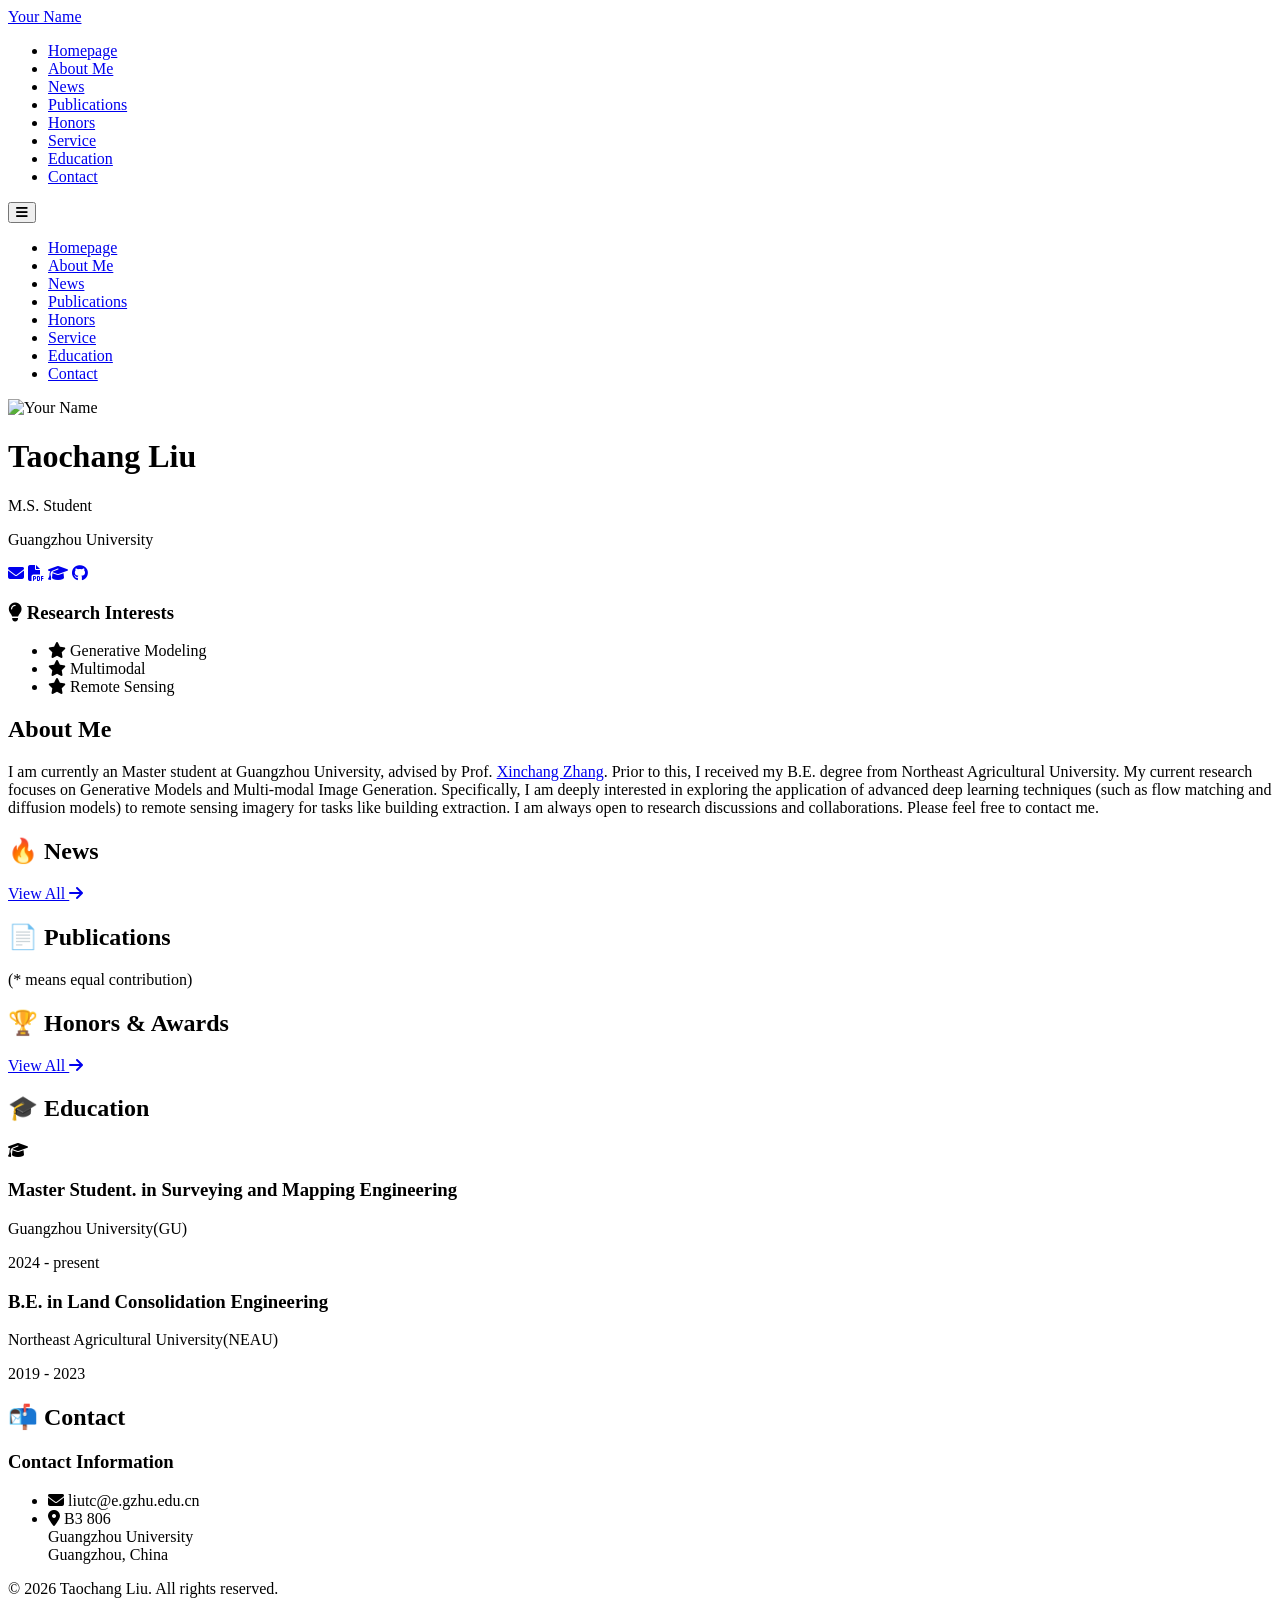
==== index.html @ 2f0287e3 "111" ====
<!DOCTYPE html>
<html lang="en" class="scroll-smooth">
<head>
    <meta charset="UTF-8">
    <meta name="viewport" content="width=device-width, initial-scale=1.0">
    <title>Your Name - Academic Homepage</title>
    <link rel="preconnect" href="https://fonts.googleapis.com">
    <link rel="preconnect" href="https://fonts.gstatic.com" crossorigin>
    <link href="https://fonts.googleapis.com/css2?family=Crimson+Text:ital,wght@0,400;0,600;0,700;1,400&family=Inter:wght@300;400;500;600;700&display=swap" rel="stylesheet">
    <link rel="stylesheet" href="styles.css">
    <link rel="stylesheet" href="https://cdnjs.cloudflare.com/ajax/libs/font-awesome/6.4.0/css/all.min.css">
    <script src="https://cdn.tailwindcss.com"></script>
    <script>
      tailwind.config = {
        theme: {
          extend: {
            colors: {
              background: '#fefffe',
              foreground: '#0f172a',
              primary: '#1e293b',
              accent: '#d4a562',
              'accent-dark': '#b88a4d',
              muted: '#64748b',
            },
            fontFamily: {
              sans: ['Inter', 'sans-serif'],
              serif: ['Crimson Text', 'serif'],
            }
          }
        }
      }
    </script>
</head>
<body class="bg-background text-foreground antialiased font-sans">
    <!-- Top Navigation -->
    <nav class="top-nav glass fixed top-0 left-0 right-0 z-50 transition-all duration-300">
        <div class="max-w-7xl mx-auto px-4 sm:px-6 lg:px-8">
            <div class="flex justify-between items-center h-16 lg:h-20">
                <!-- Logo/Name -->
                <div class="flex-shrink-0">
                    <a href="#" class="text-xl lg:text-2xl font-serif font-semibold text-primary hover:text-accent transition-colors duration-200">
                        Your Name
                    </a>
                </div>

                <!-- Desktop Navigation -->
                <div class="hidden lg:block">
                    <div class="ml-10 flex items-center space-x-8">
                        <ul class="nav-links flex space-x-8">
                            <li><a href="#homepage" class="nav-item">Homepage</a></li>
                            <li><a href="#about" class="nav-item">About Me</a></li>
                            <li><a href="#latest-news" class="nav-item">News</a></li>
                            <li><a href="#publications" class="nav-item">Publications</a></li>
                            <li><a href="#honors" class="nav-item">Honors</a></li>
                            <li><a href="#services" class="nav-item">Service</a></li>
                            <li><a href="#educations" class="nav-item">Education</a></li>
                            <li><a href="#contact" class="nav-item">Contact</a></li>
                        </ul>
                    </div>
                </div>

                <!-- Mobile Menu Button -->
                <div class="lg:hidden flex items-center">
                    <button class="mobile-menu-btn p-2 rounded-md text-neutral-600 hover:text-primary">
                        <i class="fas fa-bars"></i>
                    </button>
                </div>
            </div>
            
            <!-- Mobile Menu -->
            <div class="mobile-menu hidden lg:hidden absolute top-16 left-0 w-full bg-white/95 backdrop-blur-md border-b border-neutral-200 shadow-lg" id="mobile-menu">
                <ul class="flex flex-col py-4 px-4 space-y-4">
                    <li><a href="#homepage" class="mobile-nav-item block text-neutral-600 hover:text-primary font-medium">Homepage</a></li>
                    <li><a href="#about" class="mobile-nav-item block text-neutral-600 hover:text-primary font-medium">About Me</a></li>
                    <li><a href="#latest-news" class="mobile-nav-item block text-neutral-600 hover:text-primary font-medium">News</a></li>
                    <li><a href="#publications" class="mobile-nav-item block text-neutral-600 hover:text-primary font-medium">Publications</a></li>
                    <li><a href="#honors" class="mobile-nav-item block text-neutral-600 hover:text-primary font-medium">Honors</a></li>
                    <li><a href="#services" class="mobile-nav-item block text-neutral-600 hover:text-primary font-medium">Service</a></li>
                    <li><a href="#educations" class="mobile-nav-item block text-neutral-600 hover:text-primary font-medium">Education</a></li>
                    <li><a href="#contact" class="mobile-nav-item block text-neutral-600 hover:text-primary font-medium">Contact</a></li>
                </ul>
            </div>
        </div>
    </nav>

    <!-- Main Content Grid -->
    <main class="min-h-screen pt-20 lg:pt-28 pb-12">
        <div class="w-full max-w-[1380px] mx-auto px-4 sm:px-6 lg:px-8">
            <div class="grid-layout">
                
                <!-- Left Column - Profile (Sticky) -->
                <div class="profile-column">
                    <div class="profile-card sticky top-24">
                        <!-- Profile Image -->
                        <div class="profile-image-container mb-6 mx-auto max-w-[180px]">
                            <img src="assets/profile.jpg" id="profile-img" alt="Your Name" class="w-full h-auto rounded-xl shadow-sm bg-gray-200">
                        </div>

                        <!-- Name and Title -->
                        <div class="text-center mb-6">
                            <h1 class="text-3xl font-serif font-bold text-primary mb-2">Taochang Liu</h1>
                            <p class="text-lg text-accent font-medium mb-1">M.S. Student</p>
                            <p class="text-neutral-600 mb-2">Guangzhou University</p>
                        </div>

                        <!-- Contact Links -->
                        <div class="social-links flex flex-wrap justify-center gap-3 mb-6">
                            <a href="liutc@e.gzhu.edu.cn" class="social-btn" title="Email"><i class="fas fa-envelope"></i></a>
                            <a href="#" target="_blank" class="social-btn" title="CV"><i class="fas fa-file-pdf"></i></a>
                            <a href="#" target="_blank" class="social-btn" title="Google Scholar"><i class="fas fa-graduation-cap"></i></a>
                            <a href="#" target="_blank" class="social-btn" title="GitHub"><i class="fab fa-github"></i></a>
                        </div>
                        
                        <!-- Research Interests -->
                         <div class="research-interests-card bg-neutral-100 rounded-xl p-5 mb-6">
                            <h3 class="font-serif font-bold text-lg text-primary mb-4 pb-2 border-b border-neutral-200 flex items-center">
                                <i class="fas fa-lightbulb text-accent mr-2 text-base"></i> Research Interests
                            </h3>
                            <ul class="space-y-3">
                                <li class="flex items-center text-neutral-700 hover:text-primary transition-colors">
                                    <i class="fas fa-star text-accent/80 mr-3 w-5 text-center text-sm"></i>
                                    <span class="text-sm font-medium">Generative Modeling</span>
                                </li>
                                <li class="flex items-center text-neutral-700 hover:text-primary transition-colors">
                                    <i class="fas fa-star text-accent/80 mr-3 w-5 text-center text-sm"></i>
                                    <span class="text-sm font-medium">Multimodal</span>
                                </li>
                                <li class="flex items-center text-neutral-700 hover:text-primary transition-colors">
                                    <i class="fas fa-star text-accent/80 mr-3 w-5 text-center text-sm"></i>
                                    <span class="text-sm font-medium">Remote Sensing</span>
                                </li>
                            </ul>
                        </div>

                    </div>
                </div>

                <!-- Right Column - Content -->
                <div class="content-column space-y-12">
                    
                    <!-- About Section -->
                    <section id="homepage" class="scroll-mt-24">
                        <span id="about"></span> <!-- Anchor for About link -->
                        <div class="section-header mb-6">
                            <h2 class="text-3xl font-serif font-bold text-primary">About Me</h2>
                        </div>
                        <div class="prose max-w-none text-neutral-600 text-justify formal-font">
                            <p class="mb-4">I am currently an Master student at Guangzhou University, advised by Prof. <a href="http://www.sysuzxc.site">Xinchang Zhang</a>. Prior to this, I received my B.E. degree from Northeast Agricultural University.

My current research focuses on Generative Models and Multi-modal Image Generation. Specifically, I am deeply interested in exploring the application of advanced deep learning techniques (such as flow matching and diffusion models) to remote sensing imagery for tasks like building extraction.

I am always open to research discussions and collaborations. Please feel free to contact me.</p>
                            
                            </div>
                        </div>
                    </section>

                    <!-- News Section -->
                    <section id="latest-news" class="scroll-mt-24">
                        <div class="section-header mb-6 flex justify-between items-center">
                            <h2 class="text-3xl font-serif font-bold text-primary">🔥 News</h2>
                            <a href="pages/all-news.html" class="text-sm font-medium text-accent hover:text-accent-dark transition-colors">View All <i class="fas fa-arrow-right ml-1"></i></a>
                        </div>
                        <div id="news-container" class="news-list space-y-4">
                            <!-- Dynamic Content loaded from data/news.json -->
                        </div>
                    </section>

                    <!-- Publications Section -->
                    <section id="publications" class="scroll-mt-24">
                        <div class="section-header mb-6">
                            <h2 class="text-3xl font-serif font-bold text-primary">📄 Publications</h2>
                            <p class="text-sm text-neutral-500 mt-1">(* means equal contribution)</p>
                        </div>
                        
                        <div class="publications-list space-y-6">
                            <!-- Dynamic Content loaded from data/publications.json -->
                        </div>
                    </section>

                    <!-- Honors Section -->
                    <section id="honors" class="scroll-mt-24">
                        <div class="section-header mb-6 flex justify-between items-center">
                            <h2 class="text-3xl font-serif font-bold text-primary">🏆 Honors & Awards</h2>
                            <a href="pages/all-honors.html" class="text-sm font-medium text-accent hover:text-accent-dark transition-colors">View All <i class="fas fa-arrow-right ml-1"></i></a>
                        </div>
                        <div id="honors-container" class="honors-list space-y-4">
                            <!-- Dynamic Content loaded from data/honors.json -->
                        </div>
                    </section>

                    <!-- Education Section -->
                    <section id="educations" class="scroll-mt-24">
                         <div class="section-header mb-6">
                            <h2 class="text-3xl font-serif font-bold text-primary">🎓 Education</h2>
                        </div>
                        <div class="timeline space-y-6">
                            <!-- Example Education Item -->
                            <div class="timeline-item flex gap-4">
                                <div class="school-logo-container w-16 h-16 flex-shrink-0 bg-white rounded-lg shadow-sm p-2 flex items-center justify-center border border-neutral-100">
                                     <i class="fas fa-graduation-cap text-3xl text-neutral-300"></i>
                                </div>
                                <div class="timeline-content">
                                    <h3 class="font-semibold text-primary">Master Student. in  Surveying and Mapping Engineering</h3>
                                    <p class="text-sm text-accent font-medium">Guangzhou University(GU)</p>
                                    <p class="text-sm text-neutral-500">2024 - present</p>

                                    <h3 class="font-semibold text-primary">B.E. in Land Consolidation Engineering</h3>
                                    <p class="text-sm text-accent font-medium">Northeast Agricultural University(NEAU)</p>
                                    <p class="text-sm text-neutral-500">2019 - 2023</p>

                                </div>
                            </div>
                        </div>
                    </section>

                    <!-- Contact Section -->
                    <section id="contact" class="scroll-mt-24 mb-12">
                         <div class="section-header mb-6">
                            <h2 class="text-3xl font-serif font-bold text-primary">📬 Contact</h2>
                        </div>
                         <div class="contact-card bg-neutral-50 rounded-xl p-6 border border-neutral-100">
                            <div class="grid md:grid-cols-2 gap-6">
                                <div>
                                    <h3 class="font-serif font-bold text-lg text-primary mb-3">Contact Information</h3>
                                    <ul class="space-y-3 text-neutral-600">
                                        <li class="flex items-start">
                                            <i class="fas fa-envelope mt-1 w-5 text-accent"></i>
                                            <span class="ml-2">liutc@e.gzhu.edu.cn</span>
                                        </li>
                                        <li class="flex items-start">
                                            <i class="fas fa-map-marker-alt mt-1 w-5 text-accent"></i>
                                            <span class="ml-2">B3 806<br>Guangzhou University<br>Guangzhou, China</span>
                                        </li>
                                    </ul>
                                </div>
                            </div>
                        </div>
                    </section>

                </div>
            </div>
        </div>
    </main>

    <!-- Footer -->
    <footer class="bg-white border-t border-neutral-200 py-8 mt-12">
        <div class="max-w-7xl mx-auto px-4 sm:px-6 lg:px-8 text-center">
            <p class="text-neutral-500 text-sm">
                &copy; 2026 Taochang Liu. All rights reserved. <br>
                Powered by <a href="#" class="text-accent hover:text-accent-dark">AcaNova-X Template</a>
            </p>
        </div>
    </footer>

    <script src="script.js"></script>
</body>
</html>
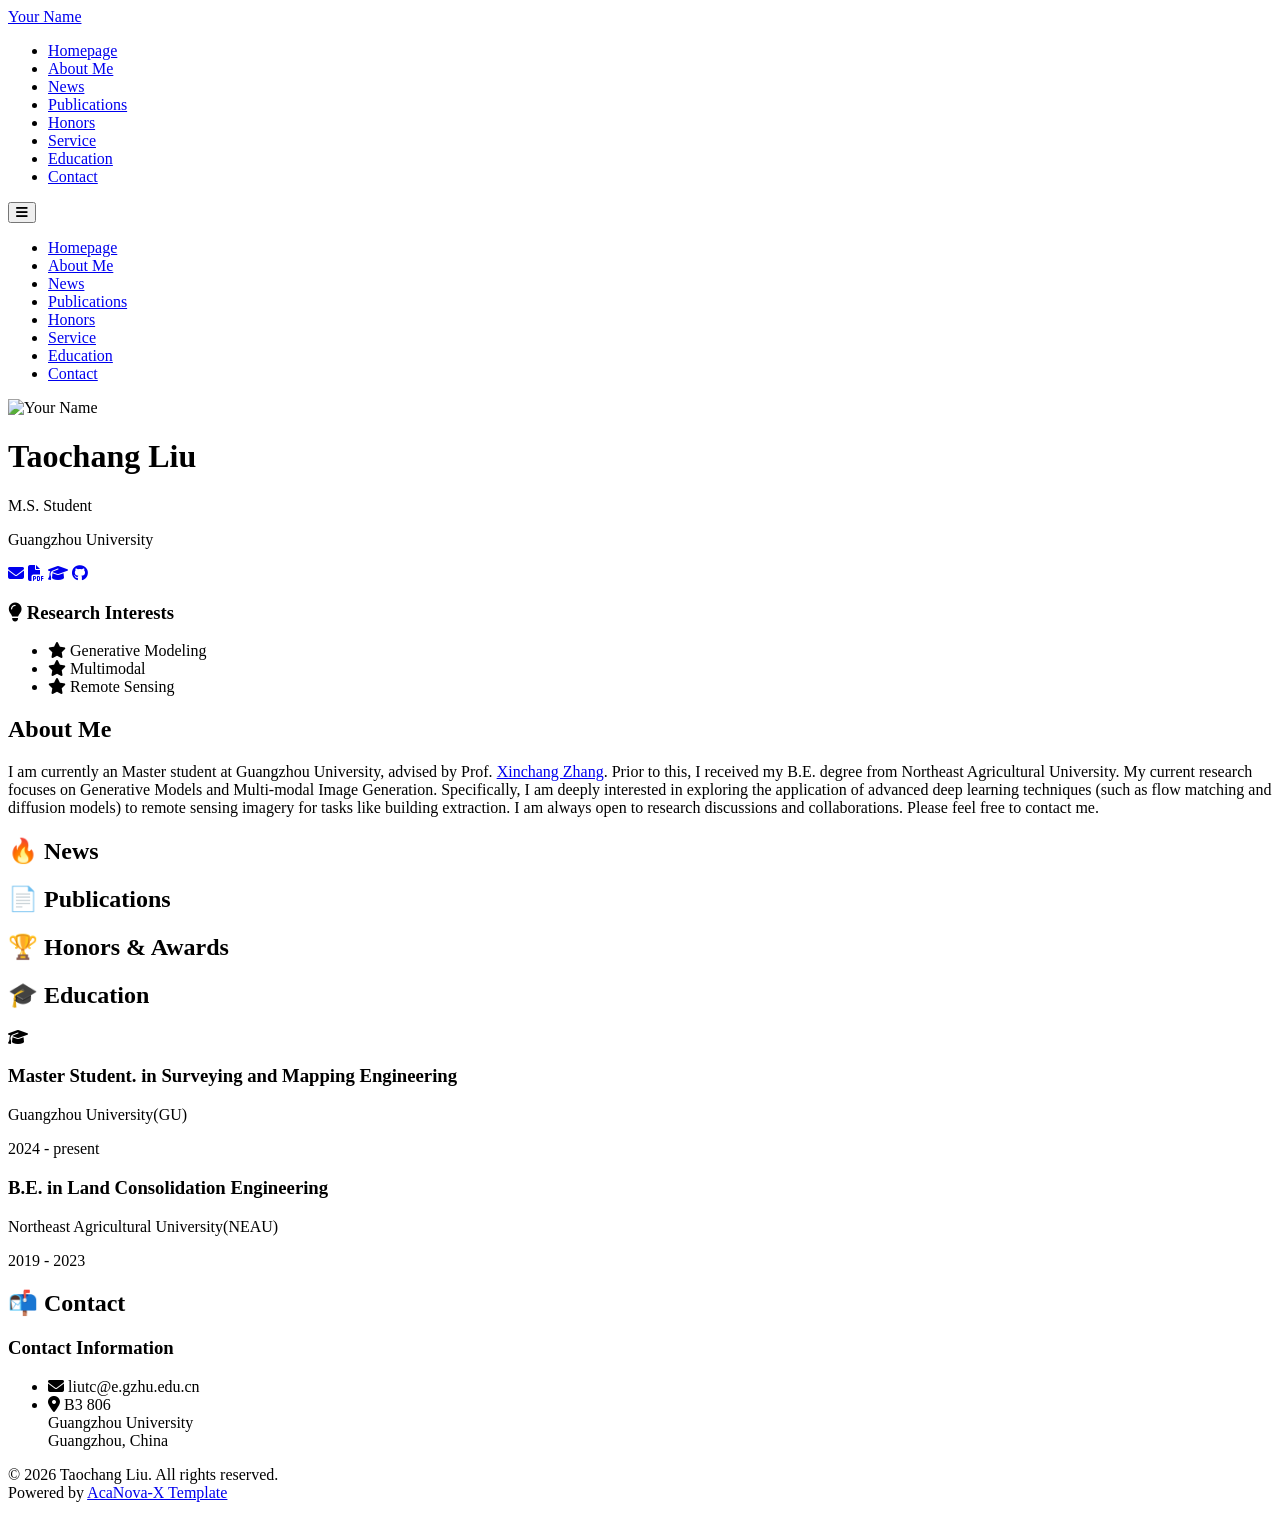
==== commit ba97289e: "11" ====
--- a/index.html
+++ b/index.html
@@ -152,17 +152,12 @@
 I am always open to research discussions and collaborations. Please feel free to contact me.</p>
                             
                             </div>
-                        </div>
                     </section>
 
                     <!-- News Section -->
                     <section id="latest-news" class="scroll-mt-24">
-                        <div class="section-header mb-6 flex justify-between items-center">
+                        <div class="section-header mb-6">
                             <h2 class="text-3xl font-serif font-bold text-primary">🔥 News</h2>
-                            <a href="pages/all-news.html" class="text-sm font-medium text-accent hover:text-accent-dark transition-colors">View All <i class="fas fa-arrow-right ml-1"></i></a>
-                        </div>
-                        <div id="news-container" class="news-list space-y-4">
-                            <!-- Dynamic Content loaded from data/news.json -->
                         </div>
                     </section>
 
@@ -170,22 +165,13 @@
                     <section id="publications" class="scroll-mt-24">
                         <div class="section-header mb-6">
                             <h2 class="text-3xl font-serif font-bold text-primary">📄 Publications</h2>
-                            <p class="text-sm text-neutral-500 mt-1">(* means equal contribution)</p>
-                        </div>
-                        
-                        <div class="publications-list space-y-6">
-                            <!-- Dynamic Content loaded from data/publications.json -->
                         </div>
                     </section>
 
                     <!-- Honors Section -->
                     <section id="honors" class="scroll-mt-24">
-                        <div class="section-header mb-6 flex justify-between items-center">
+                        <div class="section-header mb-6">
                             <h2 class="text-3xl font-serif font-bold text-primary">🏆 Honors & Awards</h2>
-                            <a href="pages/all-honors.html" class="text-sm font-medium text-accent hover:text-accent-dark transition-colors">View All <i class="fas fa-arrow-right ml-1"></i></a>
-                        </div>
-                        <div id="honors-container" class="honors-list space-y-4">
-                            <!-- Dynamic Content loaded from data/honors.json -->
                         </div>
                     </section>
 
@@ -255,4 +241,4 @@
 
     <script src="script.js"></script>
 </body>
-</html>+</html>
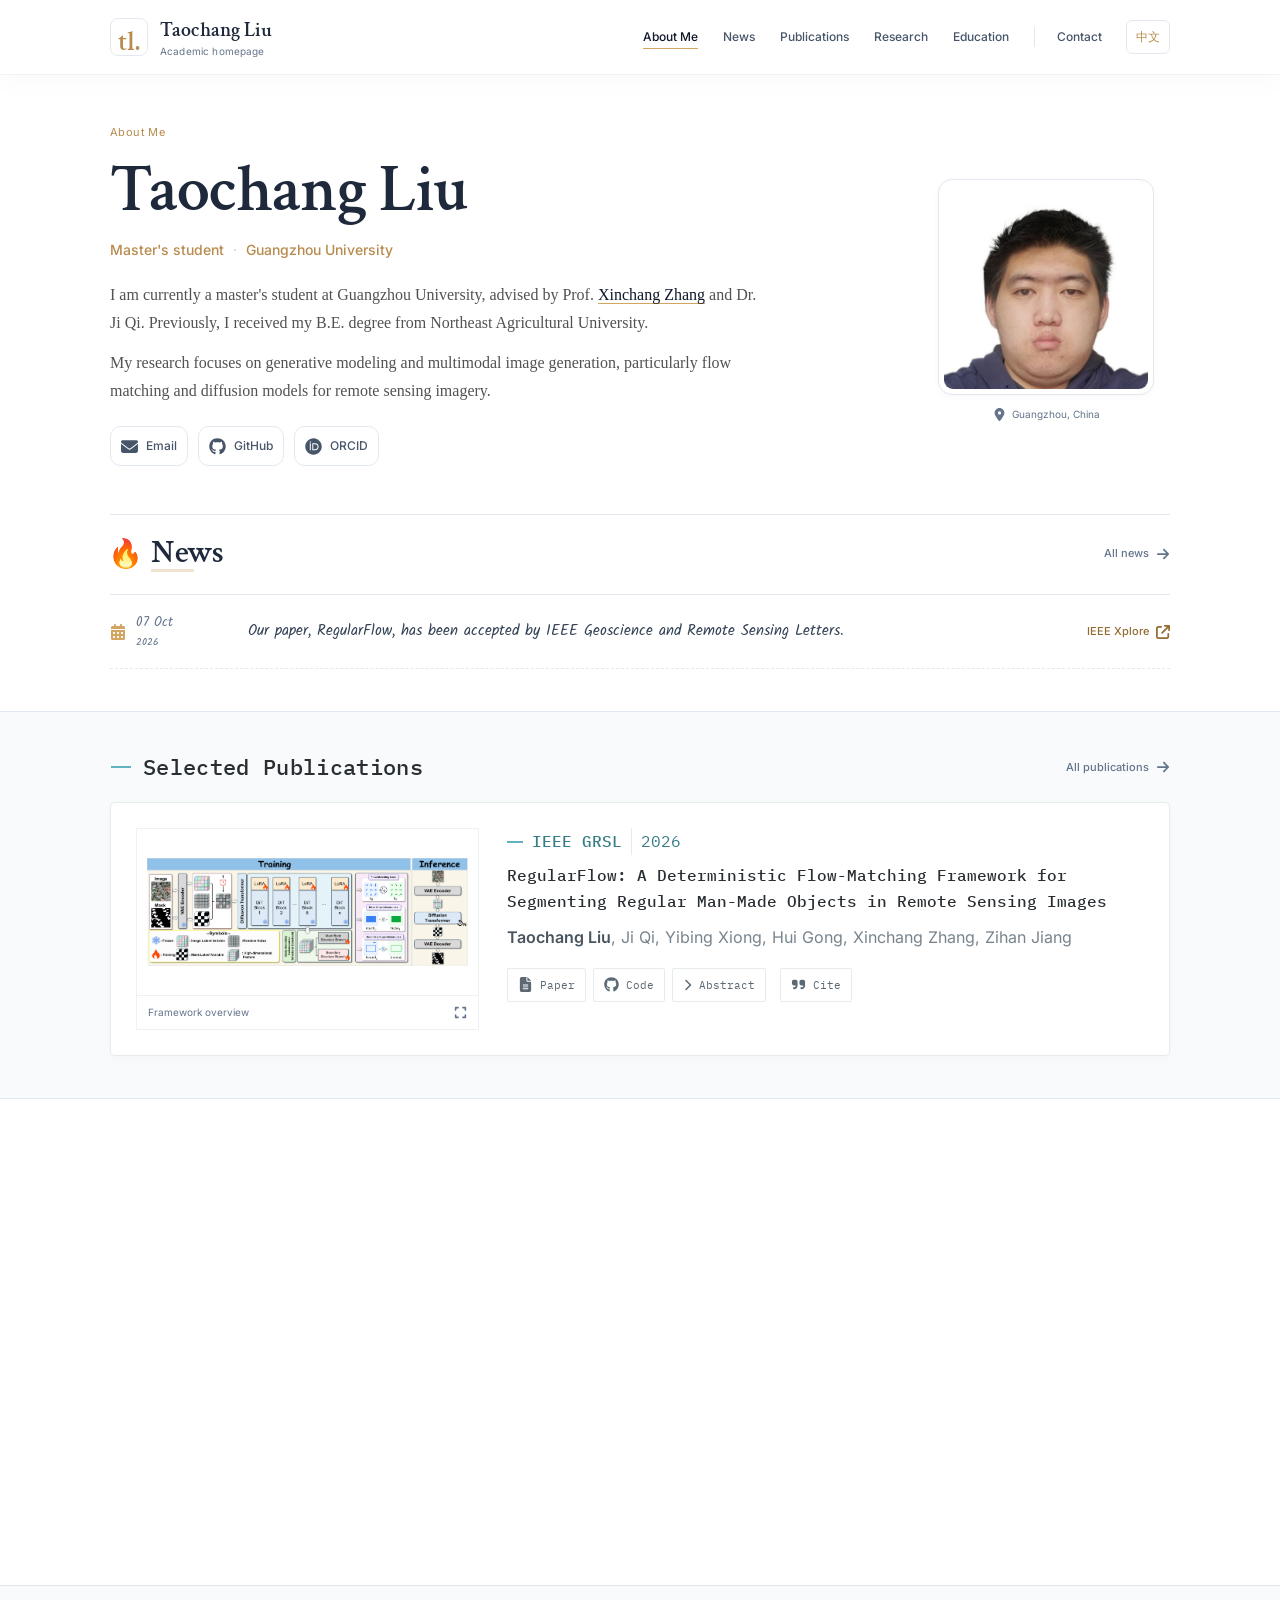
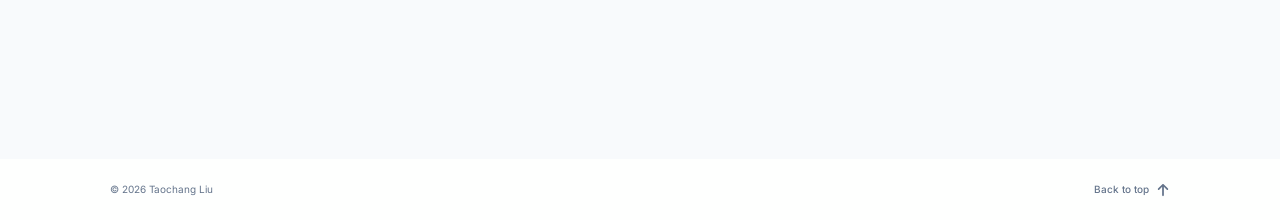
==== commit 49ad2fcd: "Replace homepage with bilingual academic redesign" ====
--- a/index.html
+++ b/index.html
@@ -1,244 +1,147 @@
 <!DOCTYPE html>
-<html lang="en" class="scroll-smooth">
+<html lang="en">
 <head>
-    <meta charset="UTF-8">
-    <meta name="viewport" content="width=device-width, initial-scale=1.0">
-    <title>Your Name - Academic Homepage</title>
-    <link rel="preconnect" href="https://fonts.googleapis.com">
-    <link rel="preconnect" href="https://fonts.gstatic.com" crossorigin>
-    <link href="https://fonts.googleapis.com/css2?family=Crimson+Text:ital,wght@0,400;0,600;0,700;1,400&family=Inter:wght@300;400;500;600;700&display=swap" rel="stylesheet">
+    <meta charset="utf-8">
+    <meta name="viewport" content="width=device-width, initial-scale=1">
+    <meta name="description" content="Taochang Liu researches generative modeling, multimodal learning, and structured remote sensing image segmentation at Guangzhou University.">
+    <meta name="theme-color" content="#fefffe">
+    <meta property="og:title" content="Taochang Liu | Academic Homepage">
+    <meta property="og:description" content="Taochang Liu researches generative modeling, multimodal learning, and structured remote sensing image segmentation at Guangzhou University.">
+    <title>Taochang Liu | Academic Homepage</title>
+    <link rel="alternate" hreflang="en" href="index.html">
+    <link rel="alternate" hreflang="zh-CN" href="index.zh.html">
+    <link rel="icon" type="image/svg+xml" href="assets/favicon.svg">
+    <link rel="stylesheet" href="fonts.css">
     <link rel="stylesheet" href="styles.css">
-    <link rel="stylesheet" href="https://cdnjs.cloudflare.com/ajax/libs/font-awesome/6.4.0/css/all.min.css">
-    <script src="https://cdn.tailwindcss.com"></script>
-    <script>
-      tailwind.config = {
-        theme: {
-          extend: {
-            colors: {
-              background: '#fefffe',
-              foreground: '#0f172a',
-              primary: '#1e293b',
-              accent: '#d4a562',
-              'accent-dark': '#b88a4d',
-              muted: '#64748b',
-            },
-            fontFamily: {
-              sans: ['Inter', 'sans-serif'],
-              serif: ['Crimson Text', 'serif'],
-            }
-          }
-        }
-      }
-    </script>
+    <script src="script.js" defer></script>
 </head>
-<body class="bg-background text-foreground antialiased font-sans">
-    <!-- Top Navigation -->
-    <nav class="top-nav glass fixed top-0 left-0 right-0 z-50 transition-all duration-300">
-        <div class="max-w-7xl mx-auto px-4 sm:px-6 lg:px-8">
-            <div class="flex justify-between items-center h-16 lg:h-20">
-                <!-- Logo/Name -->
-                <div class="flex-shrink-0">
-                    <a href="#" class="text-xl lg:text-2xl font-serif font-semibold text-primary hover:text-accent transition-colors duration-200">
-                        Your Name
-                    </a>
-                </div>
+<body>
+    <!-- Font Awesome Free 6.4.0 by Fonticons, Inc. / CC BY 4.0: https://fontawesome.com/license/free / assets/icons/LICENSE.txt. -->
+<svg class="icon-sprite" xmlns="http://www.w3.org/2000/svg" aria-hidden="true"><symbol id="icon-user" viewBox="0 0 448 512" fill="currentColor" stroke="none"><!--! Font Awesome Free 6.4.0 by @fontawesome - https://fontawesome.com License - https://fontawesome.com/license/free (Icons: CC BY 4.0, Fonts: SIL OFL 1.1, Code: MIT License) Copyright 2023 Fonticons, Inc. --><path d="M224 256A128 128 0 1 0 224 0a128 128 0 1 0 0 256zm-45.7 48C79.8 304 0 383.8 0 482.3C0 498.7 13.3 512 29.7 512H418.3c16.4 0 29.7-13.3 29.7-29.7C448 383.8 368.2 304 269.7 304H178.3z"/></symbol><symbol id="icon-lightbulb" viewBox="0 0 384 512" fill="currentColor" stroke="none"><!--! Font Awesome Free 6.4.0 by @fontawesome - https://fontawesome.com License - https://fontawesome.com/license/free (Icons: CC BY 4.0, Fonts: SIL OFL 1.1, Code: MIT License) Copyright 2023 Fonticons, Inc. --><path d="M272 384c9.6-31.9 29.5-59.1 49.2-86.2l0 0c5.2-7.1 10.4-14.2 15.4-21.4c19.8-28.5 31.4-63 31.4-100.3C368 78.8 289.2 0 192 0S16 78.8 16 176c0 37.3 11.6 71.9 31.4 100.3c5 7.2 10.2 14.3 15.4 21.4l0 0c19.8 27.1 39.7 54.4 49.2 86.2H272zM192 512c44.2 0 80-35.8 80-80V416H112v16c0 44.2 35.8 80 80 80zM112 176c0 8.8-7.2 16-16 16s-16-7.2-16-16c0-61.9 50.1-112 112-112c8.8 0 16 7.2 16 16s-7.2 16-16 16c-44.2 0-80 35.8-80 80z"/></symbol><symbol id="icon-news" viewBox="0 0 448 512" fill="currentColor" stroke="none"><!--! Font Awesome Free 6.4.0 by @fontawesome - https://fontawesome.com License - https://fontawesome.com/license/free (Icons: CC BY 4.0, Fonts: SIL OFL 1.1, Code: MIT License) Copyright 2023 Fonticons, Inc. --><path d="M159.3 5.4c7.8-7.3 19.9-7.2 27.7 .1c27.6 25.9 53.5 53.8 77.7 84c11-14.4 23.5-30.1 37-42.9c7.9-7.4 20.1-7.4 28 .1c34.6 33 63.9 76.6 84.5 118c20.3 40.8 33.8 82.5 33.8 111.9C448 404.2 348.2 512 224 512C98.4 512 0 404.1 0 276.5c0-38.4 17.8-85.3 45.4-131.7C73.3 97.7 112.7 48.6 159.3 5.4zM225.7 416c25.3 0 47.7-7 68.8-21c42.1-29.4 53.4-88.2 28.1-134.4c-4.5-9-16-9.6-22.5-2l-25.2 29.3c-6.6 7.6-18.5 7.4-24.7-.5c-16.5-21-46-58.5-62.8-79.8c-6.3-8-18.3-8.1-24.7-.1c-33.8 42.5-50.8 69.3-50.8 99.4C112 375.4 162.6 416 225.7 416z"/></symbol><symbol id="icon-book-open" viewBox="0 0 576 512" fill="currentColor" stroke="none"><!--! Font Awesome Free 6.4.0 by @fontawesome - https://fontawesome.com License - https://fontawesome.com/license/free (Icons: CC BY 4.0, Fonts: SIL OFL 1.1, Code: MIT License) Copyright 2023 Fonticons, Inc. --><path d="M249.6 471.5c10.8 3.8 22.4-4.1 22.4-15.5V78.6c0-4.2-1.6-8.4-5-11C247.4 52 202.4 32 144 32C93.5 32 46.3 45.3 18.1 56.1C6.8 60.5 0 71.7 0 83.8V454.1c0 11.9 12.8 20.2 24.1 16.5C55.6 460.1 105.5 448 144 448c33.9 0 79 14 105.6 23.5zm76.8 0C353 462 398.1 448 432 448c38.5 0 88.4 12.1 119.9 22.6c11.3 3.8 24.1-4.6 24.1-16.5V83.8c0-12.1-6.8-23.3-18.1-27.6C529.7 45.3 482.5 32 432 32c-58.4 0-103.4 20-123 35.6c-3.3 2.6-5 6.8-5 11V456c0 11.4 11.7 19.3 22.4 15.5z"/></symbol><symbol id="icon-graduate" viewBox="0 0 640 512" fill="currentColor" stroke="none"><!--! Font Awesome Free 6.4.0 by @fontawesome - https://fontawesome.com License - https://fontawesome.com/license/free (Icons: CC BY 4.0, Fonts: SIL OFL 1.1, Code: MIT License) Copyright 2023 Fonticons, Inc. --><path d="M320 32c-8.1 0-16.1 1.4-23.7 4.1L15.8 137.4C6.3 140.9 0 149.9 0 160s6.3 19.1 15.8 22.6l57.9 20.9C57.3 229.3 48 259.8 48 291.9v28.1c0 28.4-10.8 57.7-22.3 80.8c-6.5 13-13.9 25.8-22.5 37.6C0 442.7-.9 448.3 .9 453.4s6 8.9 11.2 10.2l64 16c4.2 1.1 8.7 .3 12.4-2s6.3-6.1 7.1-10.4c8.6-42.8 4.3-81.2-2.1-108.7C90.3 344.3 86 329.8 80 316.5V291.9c0-30.2 10.2-58.7 27.9-81.5c12.9-15.5 29.6-28 49.2-35.7l157-61.7c8.2-3.2 17.5 .8 20.7 9s-.8 17.5-9 20.7l-157 61.7c-12.4 4.9-23.3 12.4-32.2 21.6l159.6 57.6c7.6 2.7 15.6 4.1 23.7 4.1s16.1-1.4 23.7-4.1L624.2 182.6c9.5-3.4 15.8-12.5 15.8-22.6s-6.3-19.1-15.8-22.6L343.7 36.1C336.1 33.4 328.1 32 320 32zM128 408c0 35.3 86 72 192 72s192-36.7 192-72L496.7 262.6 354.5 314c-11.1 4-22.8 6-34.5 6s-23.5-2-34.5-6L143.3 262.6 128 408z"/></symbol><symbol id="icon-envelope" viewBox="0 0 512 512" fill="currentColor" stroke="none"><!--! Font Awesome Free 6.4.0 by @fontawesome - https://fontawesome.com License - https://fontawesome.com/license/free (Icons: CC BY 4.0, Fonts: SIL OFL 1.1, Code: MIT License) Copyright 2023 Fonticons, Inc. --><path d="M48 64C21.5 64 0 85.5 0 112c0 15.1 7.1 29.3 19.2 38.4L236.8 313.6c11.4 8.5 27 8.5 38.4 0L492.8 150.4c12.1-9.1 19.2-23.3 19.2-38.4c0-26.5-21.5-48-48-48H48zM0 176V384c0 35.3 28.7 64 64 64H448c35.3 0 64-28.7 64-64V176L294.4 339.2c-22.8 17.1-54 17.1-76.8 0L0 176z"/></symbol><symbol id="icon-location" viewBox="0 0 384 512" fill="currentColor" stroke="none"><!--! Font Awesome Free 6.4.0 by @fontawesome - https://fontawesome.com License - https://fontawesome.com/license/free (Icons: CC BY 4.0, Fonts: SIL OFL 1.1, Code: MIT License) Copyright 2023 Fonticons, Inc. --><path d="M215.7 499.2C267 435 384 279.4 384 192C384 86 298 0 192 0S0 86 0 192c0 87.4 117 243 168.3 307.2c12.3 15.3 35.1 15.3 47.4 0zM192 128a64 64 0 1 1 0 128 64 64 0 1 1 0-128z"/></symbol><symbol id="icon-calendar" viewBox="0 0 448 512" fill="currentColor" stroke="none"><!--! Font Awesome Free 6.4.0 by @fontawesome - https://fontawesome.com License - https://fontawesome.com/license/free (Icons: CC BY 4.0, Fonts: SIL OFL 1.1, Code: MIT License) Copyright 2023 Fonticons, Inc. --><path d="M128 0c17.7 0 32 14.3 32 32V64H288V32c0-17.7 14.3-32 32-32s32 14.3 32 32V64h48c26.5 0 48 21.5 48 48v48H0V112C0 85.5 21.5 64 48 64H96V32c0-17.7 14.3-32 32-32zM0 192H448V464c0 26.5-21.5 48-48 48H48c-26.5 0-48-21.5-48-48V192zm64 80v32c0 8.8 7.2 16 16 16h32c8.8 0 16-7.2 16-16V272c0-8.8-7.2-16-16-16H80c-8.8 0-16 7.2-16 16zm128 0v32c0 8.8 7.2 16 16 16h32c8.8 0 16-7.2 16-16V272c0-8.8-7.2-16-16-16H208c-8.8 0-16 7.2-16 16zm144-16c-8.8 0-16 7.2-16 16v32c0 8.8 7.2 16 16 16h32c8.8 0 16-7.2 16-16V272c0-8.8-7.2-16-16-16H336zM64 400v32c0 8.8 7.2 16 16 16h32c8.8 0 16-7.2 16-16V400c0-8.8-7.2-16-16-16H80c-8.8 0-16 7.2-16 16zm144-16c-8.8 0-16 7.2-16 16v32c0 8.8 7.2 16 16 16h32c8.8 0 16-7.2 16-16V400c0-8.8-7.2-16-16-16H208zm112 16v32c0 8.8 7.2 16 16 16h32c8.8 0 16-7.2 16-16V400c0-8.8-7.2-16-16-16H336c-8.8 0-16 7.2-16 16z"/></symbol><symbol id="icon-arrow" viewBox="0 0 448 512" fill="currentColor" stroke="none"><!--! Font Awesome Free 6.4.0 by @fontawesome - https://fontawesome.com License - https://fontawesome.com/license/free (Icons: CC BY 4.0, Fonts: SIL OFL 1.1, Code: MIT License) Copyright 2023 Fonticons, Inc. --><path d="M438.6 278.6c12.5-12.5 12.5-32.8 0-45.3l-160-160c-12.5-12.5-32.8-12.5-45.3 0s-12.5 32.8 0 45.3L338.8 224 32 224c-17.7 0-32 14.3-32 32s14.3 32 32 32l306.7 0L233.4 393.4c-12.5 12.5-12.5 32.8 0 45.3s32.8 12.5 45.3 0l160-160z"/></symbol><symbol id="icon-external" viewBox="0 0 512 512" fill="currentColor" stroke="none"><!--! Font Awesome Free 6.4.0 by @fontawesome - https://fontawesome.com License - https://fontawesome.com/license/free (Icons: CC BY 4.0, Fonts: SIL OFL 1.1, Code: MIT License) Copyright 2023 Fonticons, Inc. --><path d="M320 0c-17.7 0-32 14.3-32 32s14.3 32 32 32h82.7L201.4 265.4c-12.5 12.5-12.5 32.8 0 45.3s32.8 12.5 45.3 0L448 109.3V192c0 17.7 14.3 32 32 32s32-14.3 32-32V32c0-17.7-14.3-32-32-32H320zM80 32C35.8 32 0 67.8 0 112V432c0 44.2 35.8 80 80 80H400c44.2 0 80-35.8 80-80V320c0-17.7-14.3-32-32-32s-32 14.3-32 32V432c0 8.8-7.2 16-16 16H80c-8.8 0-16-7.2-16-16V112c0-8.8 7.2-16 16-16H192c17.7 0 32-14.3 32-32s-14.3-32-32-32H80z"/></symbol><symbol id="icon-south" viewBox="0 0 512 512" fill="currentColor" stroke="none"><!--! Font Awesome Free 6.4.0 by @fontawesome - https://fontawesome.com License - https://fontawesome.com/license/free (Icons: CC BY 4.0, Fonts: SIL OFL 1.1, Code: MIT License) Copyright 2023 Fonticons, Inc. --><path d="M233.4 406.6c12.5 12.5 32.8 12.5 45.3 0l192-192c12.5-12.5 12.5-32.8 0-45.3s-32.8-12.5-45.3 0L256 338.7 86.6 169.4c-12.5-12.5-32.8-12.5-45.3 0s-12.5 32.8 0 45.3l192 192z"/></symbol><symbol id="icon-north" viewBox="0 0 384 512" fill="currentColor" stroke="none"><!--! Font Awesome Free 6.4.0 by @fontawesome - https://fontawesome.com License - https://fontawesome.com/license/free (Icons: CC BY 4.0, Fonts: SIL OFL 1.1, Code: MIT License) Copyright 2023 Fonticons, Inc. --><path d="M214.6 41.4c-12.5-12.5-32.8-12.5-45.3 0l-160 160c-12.5 12.5-12.5 32.8 0 45.3s32.8 12.5 45.3 0L160 141.2V448c0 17.7 14.3 32 32 32s32-14.3 32-32V141.2L329.4 246.6c12.5 12.5 32.8 12.5 45.3 0s12.5-32.8 0-45.3l-160-160z"/></symbol><symbol id="icon-west" viewBox="0 0 448 512" fill="currentColor" stroke="none"><!--! Font Awesome Free 6.4.0 by @fontawesome - https://fontawesome.com License - https://fontawesome.com/license/free (Icons: CC BY 4.0, Fonts: SIL OFL 1.1, Code: MIT License) Copyright 2023 Fonticons, Inc. --><path d="M9.4 233.4c-12.5 12.5-12.5 32.8 0 45.3l160 160c12.5 12.5 32.8 12.5 45.3 0s12.5-32.8 0-45.3L109.2 288 416 288c17.7 0 32-14.3 32-32s-14.3-32-32-32l-306.7 0L214.6 118.6c12.5-12.5 12.5-32.8 0-45.3s-32.8-12.5-45.3 0l-160 160z"/></symbol><symbol id="icon-paper" viewBox="0 0 384 512" fill="currentColor" stroke="none"><!--! Font Awesome Free 6.4.0 by @fontawesome - https://fontawesome.com License - https://fontawesome.com/license/free (Icons: CC BY 4.0, Fonts: SIL OFL 1.1, Code: MIT License) Copyright 2023 Fonticons, Inc. --><path d="M64 0C28.7 0 0 28.7 0 64V448c0 35.3 28.7 64 64 64H320c35.3 0 64-28.7 64-64V160H256c-17.7 0-32-14.3-32-32V0H64zM256 0V128H384L256 0zM112 256H272c8.8 0 16 7.2 16 16s-7.2 16-16 16H112c-8.8 0-16-7.2-16-16s7.2-16 16-16zm0 64H272c8.8 0 16 7.2 16 16s-7.2 16-16 16H112c-8.8 0-16-7.2-16-16s7.2-16 16-16zm0 64H272c8.8 0 16 7.2 16 16s-7.2 16-16 16H112c-8.8 0-16-7.2-16-16s7.2-16 16-16z"/></symbol><symbol id="icon-link" viewBox="0 0 640 512" fill="currentColor" stroke="none"><!--! Font Awesome Free 6.4.0 by @fontawesome - https://fontawesome.com License - https://fontawesome.com/license/free (Icons: CC BY 4.0, Fonts: SIL OFL 1.1, Code: MIT License) Copyright 2023 Fonticons, Inc. --><path d="M579.8 267.7c56.5-56.5 56.5-148 0-204.5c-50-50-128.8-56.5-186.3-15.4l-1.6 1.1c-14.4 10.3-17.7 30.3-7.4 44.6s30.3 17.7 44.6 7.4l1.6-1.1c32.1-22.9 76-19.3 103.8 8.6c31.5 31.5 31.5 82.5 0 114L422.3 334.8c-31.5 31.5-82.5 31.5-114 0c-27.9-27.9-31.5-71.8-8.6-103.8l1.1-1.6c10.3-14.4 6.9-34.4-7.4-44.6s-34.4-6.9-44.6 7.4l-1.1 1.6C206.5 251.2 213 330 263 380c56.5 56.5 148 56.5 204.5 0L579.8 267.7zM60.2 244.3c-56.5 56.5-56.5 148 0 204.5c50 50 128.8 56.5 186.3 15.4l1.6-1.1c14.4-10.3 17.7-30.3 7.4-44.6s-30.3-17.7-44.6-7.4l-1.6 1.1c-32.1 22.9-76 19.3-103.8-8.6C74 372 74 321 105.5 289.5L217.7 177.2c31.5-31.5 82.5-31.5 114 0c27.9 27.9 31.5 71.8 8.6 103.9l-1.1 1.6c-10.3 14.4-6.9 34.4 7.4 44.6s34.4 6.9 44.6-7.4l1.1-1.6C433.5 260.8 427 182 377 132c-56.5-56.5-148-56.5-204.5 0L60.2 244.3z"/></symbol><symbol id="icon-quote" viewBox="0 0 448 512" fill="currentColor" stroke="none"><!--! Font Awesome Free 6.4.0 by @fontawesome - https://fontawesome.com License - https://fontawesome.com/license/free (Icons: CC BY 4.0, Fonts: SIL OFL 1.1, Code: MIT License) Copyright 2023 Fonticons, Inc. --><path d="M448 296c0 66.3-53.7 120-120 120h-8c-17.7 0-32-14.3-32-32s14.3-32 32-32h8c30.9 0 56-25.1 56-56v-8H320c-35.3 0-64-28.7-64-64V160c0-35.3 28.7-64 64-64h64c35.3 0 64 28.7 64 64v32 32 72zm-256 0c0 66.3-53.7 120-120 120H64c-17.7 0-32-14.3-32-32s14.3-32 32-32h8c30.9 0 56-25.1 56-56v-8H64c-35.3 0-64-28.7-64-64V160c0-35.3 28.7-64 64-64h64c35.3 0 64 28.7 64 64v32 32 72z"/></symbol><symbol id="icon-copy" viewBox="0 0 512 512" fill="currentColor" stroke="none"><!--! Font Awesome Free 6.4.0 by @fontawesome - https://fontawesome.com License - https://fontawesome.com/license/free (Icons: CC BY 4.0, Fonts: SIL OFL 1.1, Code: MIT License) Copyright 2023 Fonticons, Inc. --><path d="M272 0H396.1c12.7 0 24.9 5.1 33.9 14.1l67.9 67.9c9 9 14.1 21.2 14.1 33.9V336c0 26.5-21.5 48-48 48H272c-26.5 0-48-21.5-48-48V48c0-26.5 21.5-48 48-48zM48 128H192v64H64V448H256V416h64v48c0 26.5-21.5 48-48 48H48c-26.5 0-48-21.5-48-48V176c0-26.5 21.5-48 48-48z"/></symbol><symbol id="icon-expand" viewBox="0 0 448 512" fill="currentColor" stroke="none"><!--! Font Awesome Free 6.4.0 by @fontawesome - https://fontawesome.com License - https://fontawesome.com/license/free (Icons: CC BY 4.0, Fonts: SIL OFL 1.1, Code: MIT License) Copyright 2023 Fonticons, Inc. --><path d="M32 32C14.3 32 0 46.3 0 64v96c0 17.7 14.3 32 32 32s32-14.3 32-32V96h64c17.7 0 32-14.3 32-32s-14.3-32-32-32H32zM64 352c0-17.7-14.3-32-32-32s-32 14.3-32 32v96c0 17.7 14.3 32 32 32h96c17.7 0 32-14.3 32-32s-14.3-32-32-32H64V352zM320 32c-17.7 0-32 14.3-32 32s14.3 32 32 32h64v64c0 17.7 14.3 32 32 32s32-14.3 32-32V64c0-17.7-14.3-32-32-32H320zM448 352c0-17.7-14.3-32-32-32s-32 14.3-32 32v64H320c-17.7 0-32 14.3-32 32s14.3 32 32 32h96c17.7 0 32-14.3 32-32V352z"/></symbol><symbol id="icon-close" viewBox="0 0 384 512" fill="currentColor" stroke="none"><!--! Font Awesome Free 6.4.0 by @fontawesome - https://fontawesome.com License - https://fontawesome.com/license/free (Icons: CC BY 4.0, Fonts: SIL OFL 1.1, Code: MIT License) Copyright 2023 Fonticons, Inc. --><path d="M342.6 150.6c12.5-12.5 12.5-32.8 0-45.3s-32.8-12.5-45.3 0L192 210.7 86.6 105.4c-12.5-12.5-32.8-12.5-45.3 0s-12.5 32.8 0 45.3L146.7 256 41.4 361.4c-12.5 12.5-12.5 32.8 0 45.3s32.8 12.5 45.3 0L192 301.3 297.4 406.6c12.5 12.5 32.8 12.5 45.3 0s12.5-32.8 0-45.3L237.3 256 342.6 150.6z"/></symbol><symbol id="icon-star" viewBox="0 0 576 512" fill="currentColor" stroke="none"><!--! Font Awesome Free 6.4.0 by @fontawesome - https://fontawesome.com License - https://fontawesome.com/license/free (Icons: CC BY 4.0, Fonts: SIL OFL 1.1, Code: MIT License) Copyright 2023 Fonticons, Inc. --><path d="M316.9 18C311.6 7 300.4 0 288.1 0s-23.4 7-28.8 18L195 150.3 51.4 171.5c-12 1.8-22 10.2-25.7 21.7s-.7 24.2 7.9 32.7L137.8 329 113.2 474.7c-2 12 3 24.2 12.9 31.3s23 8 33.8 2.3l128.3-68.5 128.3 68.5c10.8 5.7 23.9 4.9 33.8-2.3s14.9-19.3 12.9-31.3L438.5 329 542.7 225.9c8.6-8.5 11.7-21.2 7.9-32.7s-13.7-19.9-25.7-21.7L381.2 150.3 316.9 18z"/></symbol><symbol id="icon-github" viewBox="0 0 496 512" fill="currentColor" stroke="none"><!--! Font Awesome Free 6.4.0 by @fontawesome - https://fontawesome.com License - https://fontawesome.com/license/free (Icons: CC BY 4.0, Fonts: SIL OFL 1.1, Code: MIT License) Copyright 2023 Fonticons, Inc. --><path d="M165.9 397.4c0 2-2.3 3.6-5.2 3.6-3.3.3-5.6-1.3-5.6-3.6 0-2 2.3-3.6 5.2-3.6 3-.3 5.6 1.3 5.6 3.6zm-31.1-4.5c-.7 2 1.3 4.3 4.3 4.9 2.6 1 5.6 0 6.2-2s-1.3-4.3-4.3-5.2c-2.6-.7-5.5.3-6.2 2.3zm44.2-1.7c-2.9.7-4.9 2.6-4.6 4.9.3 2 2.9 3.3 5.9 2.6 2.9-.7 4.9-2.6 4.6-4.6-.3-1.9-3-3.2-5.9-2.9zM244.8 8C106.1 8 0 113.3 0 252c0 110.9 69.8 205.8 169.5 239.2 12.8 2.3 17.3-5.6 17.3-12.1 0-6.2-.3-40.4-.3-61.4 0 0-70 15-84.7-29.8 0 0-11.4-29.1-27.8-36.6 0 0-22.9-15.7 1.6-15.4 0 0 24.9 2 38.6 25.8 21.9 38.6 58.6 27.5 72.9 20.9 2.3-16 8.8-27.1 16-33.7-55.9-6.2-112.3-14.3-112.3-110.5 0-27.5 7.6-41.3 23.6-58.9-2.6-6.5-11.1-33.3 2.6-67.9 20.9-6.5 69 27 69 27 20-5.6 41.5-8.5 62.8-8.5s42.8 2.9 62.8 8.5c0 0 48.1-33.6 69-27 13.7 34.7 5.2 61.4 2.6 67.9 16 17.7 25.8 31.5 25.8 58.9 0 96.5-58.9 104.2-114.8 110.5 9.2 7.9 17 22.9 17 46.4 0 33.7-.3 75.4-.3 83.6 0 6.5 4.6 14.4 17.3 12.1C428.2 457.8 496 362.9 496 252 496 113.3 383.5 8 244.8 8zM97.2 352.9c-1.3 1-1 3.3.7 5.2 1.6 1.6 3.9 2.3 5.2 1 1.3-1 1-3.3-.7-5.2-1.6-1.6-3.9-2.3-5.2-1zm-10.8-8.1c-.7 1.3.3 2.9 2.3 3.9 1.6 1 3.6.7 4.3-.7.7-1.3-.3-2.9-2.3-3.9-2-.6-3.6-.3-4.3.7zm32.4 35.6c-1.6 1.3-1 4.3 1.3 6.2 2.3 2.3 5.2 2.6 6.5 1 1.3-1.3.7-4.3-1.3-6.2-2.2-2.3-5.2-2.6-6.5-1zm-11.4-14.7c-1.6 1-1.6 3.6 0 5.9 1.6 2.3 4.3 3.3 5.6 2.3 1.6-1.3 1.6-3.9 0-6.2-1.4-2.3-4-3.3-5.6-2z"/></symbol><symbol id="icon-orcid" viewBox="0 0 512 512" fill="currentColor" stroke="none"><!--! Font Awesome Free 6.4.0 by @fontawesome - https://fontawesome.com License - https://fontawesome.com/license/free (Icons: CC BY 4.0, Fonts: SIL OFL 1.1, Code: MIT License) Copyright 2023 Fonticons, Inc. --><path d="M294.75 188.19h-45.92V342h47.47c67.62 0 83.12-51.34 83.12-76.91 0-41.64-26.54-76.9-84.67-76.9zM256 8C119 8 8 119 8 256s111 248 248 248 248-111 248-248S393 8 256 8zm-80.79 360.76h-29.84v-207.5h29.84zm-14.92-231.14a19.57 19.57 0 1 1 19.57-19.57 19.64 19.64 0 0 1-19.57 19.57zM300 369h-81V161.26h80.6c76.73 0 110.44 54.83 110.44 103.85C410 318.39 368.38 369 300 369z"/></symbol><symbol id="icon-chevron-right" viewBox="0 0 320 512" fill="currentColor" stroke="none"><!--! Font Awesome Free 6.4.0 by @fontawesome - https://fontawesome.com License - https://fontawesome.com/license/free (Icons: CC BY 4.0, Fonts: SIL OFL 1.1, Code: MIT License) Copyright 2023 Fonticons, Inc. --><path d="M310.6 233.4c12.5 12.5 12.5 32.8 0 45.3l-192 192c-12.5 12.5-32.8 12.5-45.3 0s-12.5-32.8 0-45.3L242.7 256 73.4 86.6c-12.5-12.5-12.5-32.8 0-45.3s32.8-12.5 45.3 0l192 192z"/></symbol></svg>
+    <a class="skip-link" href="#main">Skip to content</a>
+    <header class="site-header">
+        <div class="container header-inner">
+            <a class="brand" href="#about" aria-label="Taochang Liu - About Me"><span class="brand-mark" aria-hidden="true">tl.</span><span class="brand-name">Taochang Liu<span>Academic homepage</span></span></a>
+            <nav id="site-nav" class="site-nav" aria-label="Main navigation">
+                <a href="#about">About Me</a>
+                <a href="#news">News</a>
+                <a href="#publications">Publications</a>
+                <a href="#research">Research</a>
+                <a href="#education">Education</a>
+                <a class="nav-contact" href="#contact">Contact</a>
+            </nav>
+            <a class="language-switch" href="index.zh.html" hreflang="zh-CN" lang="zh-CN" aria-label="Switch to Chinese">中文</a>
+            <button class="menu-toggle" type="button" aria-label="Open navigation" aria-expanded="false" aria-controls="site-nav"><span></span><span></span></button>
+        </div>
+    </header>
 
-                <!-- Desktop Navigation -->
-                <div class="hidden lg:block">
-                    <div class="ml-10 flex items-center space-x-8">
-                        <ul class="nav-links flex space-x-8">
-                            <li><a href="#homepage" class="nav-item">Homepage</a></li>
-                            <li><a href="#about" class="nav-item">About Me</a></li>
-                            <li><a href="#latest-news" class="nav-item">News</a></li>
-                            <li><a href="#publications" class="nav-item">Publications</a></li>
-                            <li><a href="#honors" class="nav-item">Honors</a></li>
-                            <li><a href="#services" class="nav-item">Service</a></li>
-                            <li><a href="#educations" class="nav-item">Education</a></li>
-                            <li><a href="#contact" class="nav-item">Contact</a></li>
-                        </ul>
+    <main id="main">
+        <section id="about" class="hero container">
+            <div class="hero-copy">
+                <p class="eyebrow hero-eyebrow">About Me</p>
+                <h1>Taochang <em>Liu</em></h1>
+                <p class="hero-role">Master&#39;s student <span aria-hidden="true">&middot;</span> Guangzhou University</p>
+                <div class="hero-bio"><p>I am currently a master&#39;s student at Guangzhou University, advised by Prof. <a href="http://www.sysuzxc.site/" target="_blank" rel="noopener noreferrer">Xinchang Zhang</a> and Dr. Ji Qi. Previously, I received my B.E. degree from Northeast Agricultural University.</p><p>My research focuses on generative modeling and multimodal image generation, particularly flow matching and diffusion models for remote sensing imagery.</p></div>
+                <div class="hero-actions">
+                    <div class="social-links" aria-label="Contact and profiles">
+                        <a class="social-link" href="mailto:liutc@e.gzhu.edu.cn" aria-label="Email Taochang Liu"><svg aria-hidden="true"><use href="#icon-envelope"/></svg>Email</a>
+                        <a class="social-link" href="https://github.com/qwerasdzxhjk" target="_blank" rel="noopener noreferrer" aria-label="Taochang Liu - GitHub"><svg aria-hidden="true"><use href="#icon-github"/></svg>GitHub</a>
+                        <a class="social-link" href="https://orcid.org/0009-0002-7399-3907" target="_blank" rel="noopener noreferrer" aria-label="Taochang Liu - ORCID"><svg aria-hidden="true"><use href="#icon-orcid"/></svg>ORCID</a>
                     </div>
                 </div>
+            </div>
+            <figure class="hero-field">
+                <div class="profile-backdrop" aria-hidden="true"><svg class="terrain" aria-hidden="true" xmlns="http://www.w3.org/2000/svg" width="560" height="560" viewBox="0 0 560 560" fill="none">
+  <defs>
+    <pattern id="grid" width="28" height="28" patternUnits="userSpaceOnUse">
+      <path d="M28 0H0v28" stroke="#1c5143" stroke-opacity=".08"/>
+    </pattern>
+    <linearGradient id="wash" x1="0" y1="0" x2="560" y2="560" gradientUnits="userSpaceOnUse">
+      <stop stop-color="#ecf0dd"/><stop offset="1" stop-color="#dce7d9"/>
+    </linearGradient>
+  </defs>
+  <rect width="560" height="560" fill="url(#wash)"/>
+  <rect width="560" height="560" fill="url(#grid)"/>
+  <g stroke="#427965" stroke-opacity=".26" stroke-width="1.2">
+    <path d="M-80 124C72-36 143 144 265 69S519-97 618 98S411 245 475 382S647 565 395 641S162 426 32 505S-129 400-30 300S-161 210-80 124Z"/>
+    <path d="M-34 150C82 15 165 168 282 105S473-35 559 120S365 258 429 379S575 525 378 585S177 389 63 460S-71 389 14 298S-117 235-34 150Z"/>
+    <path d="M7 175C97 61 186 193 295 141S433 29 505 143S322 270 383 376S510 487 361 530S191 353 96 414S-18 379 55 296S-74 257 7 175Z"/>
+    <path d="M51 200C112 112 207 213 307 177S389 97 452 165S281 284 338 373S444 446 344 475S204 318 128 369S33 367 98 294S-28 280 51 200Z"/>
+    <path d="M96 225C124 166 232 233 321 213S349 158 396 190S241 299 291 371S380 403 326 421S219 286 163 326S86 356 140 294S15 303 96 225Z"/>
+  </g>
+  <path d="M-16 467L183 269L208 295L589-84" stroke="#fbfcf4" stroke-width="24"/>
+  <path d="M-16 467L183 269L208 295L589-84" stroke="#275744" stroke-opacity=".24" stroke-dasharray="6 9"/>
+  <g transform="rotate(-45 306 280)">
+    <g fill="#235747" fill-opacity=".14" stroke="#2c6652" stroke-width="1.4">
+      <rect x="246" y="121" width="43" height="64"/><rect x="300" y="121" width="29" height="64"/>
+      <rect x="341" y="121" width="59" height="30"/><rect x="341" y="164" width="59" height="53"/>
+      <rect x="244" y="204" width="45" height="88"/><rect x="302" y="204" width="28" height="44"/>
+      <path d="M341 230h59v94h-24v-49h-35Z"/><rect x="302" y="260" width="28" height="32"/>
+      <rect x="246" y="310" width="83" height="38"/><rect x="344" y="342" width="56" height="55"/>
+    </g>
+    <path d="M229 106h184v304H229Z" stroke="#426e58" stroke-opacity=".45" stroke-dasharray="3 5"/>
+  </g>
+  <g stroke="#1e5946" stroke-width="1.2">
+    <path d="M42 76V42h34M484 42h34v34M518 484v34h-34M76 518H42v-34"/>
+    <path d="M268 280h24m-12-12v24"/>
+  </g>
+  <circle cx="280" cy="280" r="28" stroke="#1e5946" stroke-opacity=".4"/>
+  <circle cx="280" cy="280" r="7" fill="#c8df8c" stroke="#1e5946"/>
+  <g fill="#35634f" font-family="monospace" font-size="9" letter-spacing="1.5">
+    <text x="56" y="66">RESEARCH TERRAIN</text>
+    <text x="407" y="497">SCENE / STRUCTURE</text>
+  </g>
+</svg>
+</div>
+                <div class="avatar-frame"><img src="assets/Taochang.jpg" alt="Taochang Liu" width="216" height="216"></div>
+                <figcaption><svg aria-hidden="true"><use href="#icon-location"/></svg>Guangzhou, China</figcaption>
+            </figure>
+        </section>
 
-                <!-- Mobile Menu Button -->
-                <div class="lg:hidden flex items-center">
-                    <button class="mobile-menu-btn p-2 rounded-md text-neutral-600 hover:text-primary">
-                        <i class="fas fa-bars"></i>
-                    </button>
-                </div>
+        <section id="news" class="section container">
+            <div class="section-heading" data-reveal><h2 class="section-title"><span class="title-icon heading-emoji" aria-hidden="true">&#128293;</span>News</h2><a class="text-link" href="news.html">All news <svg aria-hidden="true"><use href="#icon-arrow"/></svg></a></div>
+            <div class="updates" data-reveal><article class="update-row"><div class="update-date-group"><svg aria-hidden="true"><use href="#icon-calendar"/></svg><time class="update-date mono" datetime="2026-10-07">07 Oct<span>2026</span></time></div><div class="update-content"><p>Our paper, RegularFlow, has been accepted by IEEE Geoscience and Remote Sensing Letters.</p></div><div class="update-links"><a class="text-link" href="https://ieeexplore.ieee.org/document/11733487" target="_blank" rel="noopener noreferrer">IEEE Xplore<svg aria-hidden="true"><use href="#icon-external"/></svg></a></div></article></div>
+        </section>
+
+        <section id="publications" class="section work-section">
+            <div class="container">
+                <div class="section-heading" data-reveal><h2 class="section-title publication-title"><span class="title-icon publication-marker" aria-hidden="true"></span>Selected Publications</h2><a class="text-link" href="publications.html">All publications <svg aria-hidden="true"><use href="#icon-arrow"/></svg></a></div>
+                <div class="publication-list" data-reveal><article class="paper-card" aria-labelledby="title-regularflow2026"><div class="paper-layout"><figure class="paper-figure"><a class="figure-link" href="assets/publications/regularflow.png" target="_blank" rel="noopener noreferrer" aria-label="Open the full-resolution figure for RegularFlow: A Deterministic Flow-Matching Framework for Segmenting Regular Man-Made Objects in Remote Sensing Images"><img src="assets/publications/regularflow.png" alt="Overview of the RegularFlow deterministic flow-matching framework and its body-boundary collaborative structural constraint." width="13253" height="4475" loading="lazy" decoding="async"><span class="figure-zoom"><svg aria-hidden="true"><use href="#icon-expand"/></svg></span></a><figcaption>Framework overview <svg aria-hidden="true"><use href="#icon-expand"/></svg></figcaption></figure><div class="paper-content"><p class="paper-meta"><span>IEEE GRSL</span><span>2026</span></p><h3 class="paper-title" id="title-regularflow2026" lang="en"><a href="https://doi.org/10.1109/LGRS.2026.3741864" target="_blank" rel="noopener noreferrer">RegularFlow: A Deterministic Flow-Matching Framework for Segmenting Regular Man-Made Objects in Remote Sensing Images</a></h3><p class="paper-authors" lang="en"><strong>Taochang Liu</strong>, Ji Qi, Yibing Xiong, Hui Gong, Xinchang Zhang, Zihan Jiang</p><div class="paper-actions"><a class="paper-link" href="https://ieeexplore.ieee.org/document/11733487" target="_blank" rel="noopener noreferrer"><svg aria-hidden="true"><use href="#icon-paper"/></svg>Paper</a><a class="paper-link" href="https://github.com/qwerasdzxhjk/RegularFlow" target="_blank" rel="noopener noreferrer"><svg aria-hidden="true"><use href="#icon-github"/></svg>Code</a><details class="paper-abstract"><summary class="paper-link"><svg aria-hidden="true"><use href="#icon-chevron-right"/></svg>Abstract</summary><div class="abstract-body"><p>Roads, buildings, and other regular man-made objects in high-resolution remote sensing images provide essential cues for urban spatial analysis and updates of fundamental geospatial information. However, existing semantic segmentation methods still struggle to preserve boundary regularity and morphological completeness in complex scenes. To address this problem, this paper proposes RegularFlow, a deterministic flow-matching framework for segmenting regular man-made objects in remote sensing images. RegularFlow models the transformation from a remote sensing image to the target mask as a deterministic transport process in latent space and uses a Diffusion Transformer to learn the conditional velocity field. It further introduces a body-boundary collaborative structural constraint, in which body and boundary structure branches guide feature evolution from the complementary perspectives of region completeness and contour regularity, thereby improving the ability of the model to capture the geometric morphology of regular man-made objects. Experiments on the DeepGlobe road dataset and the HaLoBuilding dataset for building extraction demonstrate that RegularFlow achieves the best BF1 on DeepGlobe, HaLo_H, and HaLo_L and competitive or best performance on the remaining metrics. Compared with the second-best method on each task, RegularFlow achieves relative BF1 improvements of 2.50%, 2.32%, and 3.05% on DeepGlobe, HaLo_H, and HaLo_L, respectively, and relative BIoU improvements of 5.10% and 1.75% on DeepGlobe and HaLo_H. Qualitative results further demonstrate that RegularFlow effectively preserves topological continuity and boundary regularity and exhibits strong cross-category adaptability. This study offers a deterministic generative modeling perspective for structured semantic segmentation of regular man-made objects in high-resolution remote sensing images. Code is available at https://github.com/qwerasdzxhjk/RegularFlow.</p></div></details><button class="paper-link citation-button" type="button" data-cite="regularflow2026" aria-haspopup="dialog" aria-controls="citation-dialog" hidden><svg aria-hidden="true"><use href="#icon-quote"/></svg>Cite</button></div></div></div></article></div>
             </div>
-            
-            <!-- Mobile Menu -->
-            <div class="mobile-menu hidden lg:hidden absolute top-16 left-0 w-full bg-white/95 backdrop-blur-md border-b border-neutral-200 shadow-lg" id="mobile-menu">
-                <ul class="flex flex-col py-4 px-4 space-y-4">
-                    <li><a href="#homepage" class="mobile-nav-item block text-neutral-600 hover:text-primary font-medium">Homepage</a></li>
-                    <li><a href="#about" class="mobile-nav-item block text-neutral-600 hover:text-primary font-medium">About Me</a></li>
-                    <li><a href="#latest-news" class="mobile-nav-item block text-neutral-600 hover:text-primary font-medium">News</a></li>
-                    <li><a href="#publications" class="mobile-nav-item block text-neutral-600 hover:text-primary font-medium">Publications</a></li>
-                    <li><a href="#honors" class="mobile-nav-item block text-neutral-600 hover:text-primary font-medium">Honors</a></li>
-                    <li><a href="#services" class="mobile-nav-item block text-neutral-600 hover:text-primary font-medium">Service</a></li>
-                    <li><a href="#educations" class="mobile-nav-item block text-neutral-600 hover:text-primary font-medium">Education</a></li>
-                    <li><a href="#contact" class="mobile-nav-item block text-neutral-600 hover:text-primary font-medium">Contact</a></li>
-                </ul>
+        </section>
+
+        <section id="research" class="section container">
+            <div class="section-heading" data-reveal>
+                <h2 class="section-title"><span class="title-icon" aria-hidden="true"><svg><use href="#icon-lightbulb"/></svg></span>Research Interests</h2>
             </div>
-        </div>
-    </nav>
+            <div class="research-grid" data-reveal><article class="research-item"><h3><svg aria-hidden="true"><use href="#icon-star"/></svg>Generative Modeling</h3><p>Exploring flow matching and diffusion models for image generation and structured segmentation.</p></article>
+<article class="research-item"><h3><svg aria-hidden="true"><use href="#icon-star"/></svg>Multimodal Learning</h3><p>Learning from complementary modalities to support image generation and scene understanding.</p></article>
+<article class="research-item"><h3><svg aria-hidden="true"><use href="#icon-star"/></svg>Remote Sensing</h3><p>Understanding buildings, roads, and other regular man-made objects in high-resolution imagery.</p></article></div>
+        </section>
 
-    <!-- Main Content Grid -->
-    <main class="min-h-screen pt-20 lg:pt-28 pb-12">
-        <div class="w-full max-w-[1380px] mx-auto px-4 sm:px-6 lg:px-8">
-            <div class="grid-layout">
-                
-                <!-- Left Column - Profile (Sticky) -->
-                <div class="profile-column">
-                    <div class="profile-card sticky top-24">
-                        <!-- Profile Image -->
-                        <div class="profile-image-container mb-6 mx-auto max-w-[180px]">
-                            <img src="assets/profile.jpg" id="profile-img" alt="Your Name" class="w-full h-auto rounded-xl shadow-sm bg-gray-200">
-                        </div>
+        <section id="education" class="section background-section">
+            <div class="container">
+                <div class="section-heading" data-reveal><h2 class="section-title"><span class="title-icon heading-emoji" aria-hidden="true">&#127891;</span>Education</h2></div>
+                <div class="education-list" data-reveal><article class="education-item"><div class="education-date mono">2024 <span>&mdash;</span> Present</div><img class="education-logo" src="assets/education/guangzhou-university.jpg" alt="Guangzhou University crest" width="54" height="54" loading="lazy" decoding="async"><h3>Guangzhou University</h3><p>M.S. in Surveying and Mapping Engineering <span class="education-note">(in progress)</span></p></article>
+<article class="education-item"><div class="education-date mono">2019 <span>&mdash;</span> 2023</div><img class="education-logo" src="assets/education/northeast-agricultural-university.png" alt="Northeast Agricultural University crest" width="54" height="54" loading="lazy" decoding="async"><h3>Northeast Agricultural University</h3><p>B.E. in Land Consolidation Engineering</p></article></div>
+            </div>
+        </section>
 
-                        <!-- Name and Title -->
-                        <div class="text-center mb-6">
-                            <h1 class="text-3xl font-serif font-bold text-primary mb-2">Taochang Liu</h1>
-                            <p class="text-lg text-accent font-medium mb-1">M.S. Student</p>
-                            <p class="text-neutral-600 mb-2">Guangzhou University</p>
-                        </div>
-
-                        <!-- Contact Links -->
-                        <div class="social-links flex flex-wrap justify-center gap-3 mb-6">
-                            <a href="liutc@e.gzhu.edu.cn" class="social-btn" title="Email"><i class="fas fa-envelope"></i></a>
-                            <a href="#" target="_blank" class="social-btn" title="CV"><i class="fas fa-file-pdf"></i></a>
-                            <a href="#" target="_blank" class="social-btn" title="Google Scholar"><i class="fas fa-graduation-cap"></i></a>
-                            <a href="#" target="_blank" class="social-btn" title="GitHub"><i class="fab fa-github"></i></a>
-                        </div>
-                        
-                        <!-- Research Interests -->
-                         <div class="research-interests-card bg-neutral-100 rounded-xl p-5 mb-6">
-                            <h3 class="font-serif font-bold text-lg text-primary mb-4 pb-2 border-b border-neutral-200 flex items-center">
-                                <i class="fas fa-lightbulb text-accent mr-2 text-base"></i> Research Interests
-                            </h3>
-                            <ul class="space-y-3">
-                                <li class="flex items-center text-neutral-700 hover:text-primary transition-colors">
-                                    <i class="fas fa-star text-accent/80 mr-3 w-5 text-center text-sm"></i>
-                                    <span class="text-sm font-medium">Generative Modeling</span>
-                                </li>
-                                <li class="flex items-center text-neutral-700 hover:text-primary transition-colors">
-                                    <i class="fas fa-star text-accent/80 mr-3 w-5 text-center text-sm"></i>
-                                    <span class="text-sm font-medium">Multimodal</span>
-                                </li>
-                                <li class="flex items-center text-neutral-700 hover:text-primary transition-colors">
-                                    <i class="fas fa-star text-accent/80 mr-3 w-5 text-center text-sm"></i>
-                                    <span class="text-sm font-medium">Remote Sensing</span>
-                                </li>
-                            </ul>
-                        </div>
-
-                    </div>
-                </div>
-
-                <!-- Right Column - Content -->
-                <div class="content-column space-y-12">
-                    
-                    <!-- About Section -->
-                    <section id="homepage" class="scroll-mt-24">
-                        <span id="about"></span> <!-- Anchor for About link -->
-                        <div class="section-header mb-6">
-                            <h2 class="text-3xl font-serif font-bold text-primary">About Me</h2>
-                        </div>
-                        <div class="prose max-w-none text-neutral-600 text-justify formal-font">
-                            <p class="mb-4">I am currently an Master student at Guangzhou University, advised by Prof. <a href="http://www.sysuzxc.site">Xinchang Zhang</a>. Prior to this, I received my B.E. degree from Northeast Agricultural University.
-
-My current research focuses on Generative Models and Multi-modal Image Generation. Specifically, I am deeply interested in exploring the application of advanced deep learning techniques (such as flow matching and diffusion models) to remote sensing imagery for tasks like building extraction.
-
-I am always open to research discussions and collaborations. Please feel free to contact me.</p>
-                            
-                            </div>
-                    </section>
-
-                    <!-- News Section -->
-                    <section id="latest-news" class="scroll-mt-24">
-                        <div class="section-header mb-6">
-                            <h2 class="text-3xl font-serif font-bold text-primary">🔥 News</h2>
-                        </div>
-                    </section>
-
-                    <!-- Publications Section -->
-                    <section id="publications" class="scroll-mt-24">
-                        <div class="section-header mb-6">
-                            <h2 class="text-3xl font-serif font-bold text-primary">📄 Publications</h2>
-                        </div>
-                    </section>
-
-                    <!-- Honors Section -->
-                    <section id="honors" class="scroll-mt-24">
-                        <div class="section-header mb-6">
-                            <h2 class="text-3xl font-serif font-bold text-primary">🏆 Honors & Awards</h2>
-                        </div>
-                    </section>
-
-                    <!-- Education Section -->
-                    <section id="educations" class="scroll-mt-24">
-                         <div class="section-header mb-6">
-                            <h2 class="text-3xl font-serif font-bold text-primary">🎓 Education</h2>
-                        </div>
-                        <div class="timeline space-y-6">
-                            <!-- Example Education Item -->
-                            <div class="timeline-item flex gap-4">
-                                <div class="school-logo-container w-16 h-16 flex-shrink-0 bg-white rounded-lg shadow-sm p-2 flex items-center justify-center border border-neutral-100">
-                                     <i class="fas fa-graduation-cap text-3xl text-neutral-300"></i>
-                                </div>
-                                <div class="timeline-content">
-                                    <h3 class="font-semibold text-primary">Master Student. in  Surveying and Mapping Engineering</h3>
-                                    <p class="text-sm text-accent font-medium">Guangzhou University(GU)</p>
-                                    <p class="text-sm text-neutral-500">2024 - present</p>
-
-                                    <h3 class="font-semibold text-primary">B.E. in Land Consolidation Engineering</h3>
-                                    <p class="text-sm text-accent font-medium">Northeast Agricultural University(NEAU)</p>
-                                    <p class="text-sm text-neutral-500">2019 - 2023</p>
-
-                                </div>
-                            </div>
-                        </div>
-                    </section>
-
-                    <!-- Contact Section -->
-                    <section id="contact" class="scroll-mt-24 mb-12">
-                         <div class="section-header mb-6">
-                            <h2 class="text-3xl font-serif font-bold text-primary">📬 Contact</h2>
-                        </div>
-                         <div class="contact-card bg-neutral-50 rounded-xl p-6 border border-neutral-100">
-                            <div class="grid md:grid-cols-2 gap-6">
-                                <div>
-                                    <h3 class="font-serif font-bold text-lg text-primary mb-3">Contact Information</h3>
-                                    <ul class="space-y-3 text-neutral-600">
-                                        <li class="flex items-start">
-                                            <i class="fas fa-envelope mt-1 w-5 text-accent"></i>
-                                            <span class="ml-2">liutc@e.gzhu.edu.cn</span>
-                                        </li>
-                                        <li class="flex items-start">
-                                            <i class="fas fa-map-marker-alt mt-1 w-5 text-accent"></i>
-                                            <span class="ml-2">B3 806<br>Guangzhou University<br>Guangzhou, China</span>
-                                        </li>
-                                    </ul>
-                                </div>
-                            </div>
-                        </div>
-                    </section>
-
-                </div>
+        <section id="contact" class="contact-section">
+            <div class="container contact-layout">
+                <div data-reveal><h2 class="section-title"><span class="title-icon heading-emoji" aria-hidden="true">&#128236;</span>Contact</h2><p class="contact-intro">I am always open to research discussions and collaborations. Please feel free to contact me.</p></div>
+                <dl class="contact-details" data-reveal>
+                    <div><dt><svg aria-hidden="true"><use href="#icon-envelope"/></svg>Email</dt><dd><a href="mailto:liutc@e.gzhu.edu.cn">liutc@e.gzhu.edu.cn</a><button class="icon-button copy-email" type="button" data-copy="liutc@e.gzhu.edu.cn" aria-label="Copy email address"><svg aria-hidden="true"><use href="#icon-copy"/></svg></button></dd></div>
+                    <div><dt><svg aria-hidden="true"><use href="#icon-user"/></svg>Profiles</dt><dd><a href="https://github.com/qwerasdzxhjk" target="_blank" rel="noopener noreferrer"><svg aria-hidden="true"><use href="#icon-github"/></svg>GitHub</a><a href="https://orcid.org/0009-0002-7399-3907" target="_blank" rel="noopener noreferrer"><svg aria-hidden="true"><use href="#icon-orcid"/></svg>ORCID</a></dd></div>
+                </dl>
             </div>
-        </div>
+        </section>
     </main>
 
-    <!-- Footer -->
-    <footer class="bg-white border-t border-neutral-200 py-8 mt-12">
-        <div class="max-w-7xl mx-auto px-4 sm:px-6 lg:px-8 text-center">
-            <p class="text-neutral-500 text-sm">
-                &copy; 2026 Taochang Liu. All rights reserved. <br>
-                Powered by <a href="#" class="text-accent hover:text-accent-dark">AcaNova-X Template</a>
-            </p>
-        </div>
-    </footer>
-
-    <script src="script.js"></script>
+    <footer class="site-footer container"><span>&copy; 2026 Taochang Liu</span><a class="text-link" href="#about">Back to top <svg aria-hidden="true"><use href="#icon-north"/></svg></a></footer>
+    <dialog id="citation-dialog" class="citation-dialog" aria-labelledby="citation-title"><div class="dialog-header"><h2 id="citation-title">Citation</h2><form method="dialog"><button class="icon-button" aria-label="Close citation dialog"><svg aria-hidden="true"><use href="#icon-close"/></svg></button></form></div><p class="citation-note">BibTeX · Publication metadata</p><pre id="citation-text" lang="en"></pre><div class="dialog-actions"><button id="copy-citation" class="button button-primary" type="button"><svg aria-hidden="true"><use href="#icon-copy"/></svg>Copy BibTeX</button><a id="citation-doi" class="text-link" href="https://doi.org/10.1109/LGRS.2026.3741864" target="_blank" rel="noopener noreferrer">View DOI <svg aria-hidden="true"><use href="#icon-external"/></svg></a></div></dialog>
+    <div id="toast" class="toast" role="status" aria-live="polite" hidden></div>
+    <script id="citation-data" type="application/json">{"regularflow2026":{"bibtex":"@article{regularflow2026,\n  title = {{RegularFlow: A Deterministic Flow-Matching Framework for Segmenting Regular Man-Made Objects in Remote Sensing Images}},\n  author = {Taochang Liu and Ji Qi and Yibing Xiong and Hui Gong and Xinchang Zhang and Zihan Jiang},\n  journal = {IEEE Geoscience and Remote Sensing Letters},\n  year = {2026},\n  doi = {10.1109/LGRS.2026.3741864}\n}","doi":"https://doi.org/10.1109/LGRS.2026.3741864"}}</script>
+    <script id="ui-data" type="application/json">{"openNavigation":"Open navigation","closeNavigation":"Close navigation","emailCopied":"Email copied to clipboard.","emailCopyUnavailable":"Copy unavailable. Select the email address to copy it.","bibtexCopied":"BibTeX copied to clipboard.","bibtexCopyUnavailable":"Copy unavailable. Select the BibTeX text to copy it."}</script>
 </body>
 </html>
--- a/fonts.css
+++ b/fonts.css
@@ -0,0 +1,98 @@
+@font-face {
+  font-family: 'IBM Plex Mono';
+  font-style: normal;
+  font-weight: 400;
+  font-display: swap;
+  src: url(assets/fonts/ibm-plex-mono-400.woff2) format('woff2');
+  unicode-range: U+0000-00FF, U+0131, U+0152-0153, U+02BB-02BC, U+02C6, U+02DA, U+02DC, U+0304, U+0308, U+0329, U+2000-206F, U+20AC, U+2122, U+2191, U+2193, U+2212, U+2215, U+FEFF, U+FFFD;
+}
+
+@font-face {
+  font-family: 'IBM Plex Mono';
+  font-style: normal;
+  font-weight: 500;
+  font-display: swap;
+  src: url(assets/fonts/ibm-plex-mono-500.woff2) format('woff2');
+  unicode-range: U+0000-00FF, U+0131, U+0152-0153, U+02BB-02BC, U+02C6, U+02DA, U+02DC, U+0304, U+0308, U+0329, U+2000-206F, U+20AC, U+2122, U+2191, U+2193, U+2212, U+2215, U+FEFF, U+FFFD;
+}
+
+@font-face {
+  font-family: 'Crimson Text';
+  font-style: italic;
+  font-weight: 400;
+  font-display: swap;
+  src: url(assets/fonts/crimson-text-italic-400.woff2) format('woff2');
+  unicode-range: U+0000-00FF, U+0131, U+0152-0153, U+02BB-02BC, U+02C6, U+02DA, U+02DC, U+0304, U+0308, U+0329, U+2000-206F, U+20AC, U+2122, U+2191, U+2193, U+2212, U+2215, U+FEFF, U+FFFD;
+}
+
+@font-face {
+  font-family: 'Crimson Text';
+  font-style: normal;
+  font-weight: 400;
+  font-display: swap;
+  src: url(assets/fonts/crimson-text-normal-400.woff2) format('woff2');
+  unicode-range: U+0000-00FF, U+0131, U+0152-0153, U+02BB-02BC, U+02C6, U+02DA, U+02DC, U+0304, U+0308, U+0329, U+2000-206F, U+20AC, U+2122, U+2191, U+2193, U+2212, U+2215, U+FEFF, U+FFFD;
+}
+
+@font-face {
+  font-family: 'Crimson Text';
+  font-style: normal;
+  font-weight: 600;
+  font-display: swap;
+  src: url(assets/fonts/crimson-text-normal-600.woff2) format('woff2');
+  unicode-range: U+0000-00FF, U+0131, U+0152-0153, U+02BB-02BC, U+02C6, U+02DA, U+02DC, U+0304, U+0308, U+0329, U+2000-206F, U+20AC, U+2122, U+2191, U+2193, U+2212, U+2215, U+FEFF, U+FFFD;
+}
+
+@font-face {
+  font-family: 'Crimson Text';
+  font-style: normal;
+  font-weight: 700;
+  font-display: swap;
+  src: url(assets/fonts/crimson-text-normal-700.woff2) format('woff2');
+  unicode-range: U+0000-00FF, U+0131, U+0152-0153, U+02BB-02BC, U+02C6, U+02DA, U+02DC, U+0304, U+0308, U+0329, U+2000-206F, U+20AC, U+2122, U+2191, U+2193, U+2212, U+2215, U+FEFF, U+FFFD;
+}
+
+@font-face {
+  font-family: 'Inter';
+  font-style: normal;
+  font-weight: 400;
+  font-display: swap;
+  src: url(assets/fonts/inter-normal-400.woff2) format('woff2');
+  unicode-range: U+0000-00FF, U+0131, U+0152-0153, U+02BB-02BC, U+02C6, U+02DA, U+02DC, U+0304, U+0308, U+0329, U+2000-206F, U+20AC, U+2122, U+2191, U+2193, U+2212, U+2215, U+FEFF, U+FFFD;
+}
+
+@font-face {
+  font-family: 'Inter';
+  font-style: normal;
+  font-weight: 500;
+  font-display: swap;
+  src: url(assets/fonts/inter-normal-500.woff2) format('woff2');
+  unicode-range: U+0000-00FF, U+0131, U+0152-0153, U+02BB-02BC, U+02C6, U+02DA, U+02DC, U+0304, U+0308, U+0329, U+2000-206F, U+20AC, U+2122, U+2191, U+2193, U+2212, U+2215, U+FEFF, U+FFFD;
+}
+
+@font-face {
+  font-family: 'Inter';
+  font-style: normal;
+  font-weight: 600;
+  font-display: swap;
+  src: url(assets/fonts/inter-normal-600.woff2) format('woff2');
+  unicode-range: U+0000-00FF, U+0131, U+0152-0153, U+02BB-02BC, U+02C6, U+02DA, U+02DC, U+0304, U+0308, U+0329, U+2000-206F, U+20AC, U+2122, U+2191, U+2193, U+2212, U+2215, U+FEFF, U+FFFD;
+}
+
+@font-face {
+  font-family: 'Inter';
+  font-style: normal;
+  font-weight: 700;
+  font-display: swap;
+  src: url(assets/fonts/inter-normal-700.woff2) format('woff2');
+  unicode-range: U+0000-00FF, U+0131, U+0152-0153, U+02BB-02BC, U+02C6, U+02DA, U+02DC, U+0304, U+0308, U+0329, U+2000-206F, U+20AC, U+2122, U+2191, U+2193, U+2212, U+2215, U+FEFF, U+FFFD;
+}
+
+@font-face {
+  font-family: 'Kalam';
+  font-style: normal;
+  font-weight: 400;
+  font-display: swap;
+  src: url(assets/fonts/kalam-normal-400.woff2) format('woff2');
+  unicode-range: U+0000-00FF, U+0131, U+0152-0153, U+02BB-02BC, U+02C6, U+02DA, U+02DC, U+0304, U+0308, U+0329, U+2000-206F, U+20AC, U+2122, U+2191, U+2193, U+2212, U+2215, U+FEFF, U+FFFD;
+}
--- a/styles.css
+++ b/styles.css
@@ -0,0 +1,362 @@
+:root {
+    --background: #fefffe;
+    --surface: #ffffff;
+    --foreground: #0f172a;
+    --muted: #64748b;
+    --primary: #1e293b;
+    --primary-strong: #0f172a;
+    --selection: #f3e5cf;
+    --line: #e2e8f0;
+    --accent: #d4a562;
+    --accent-dark: #b88a4d;
+    --pub-accent: #61b4bd;
+    --pub-accent-dark: #367d85;
+    --serif: 'Crimson Text', Georgia, serif;
+    --sans: 'Inter', sans-serif;
+    --formal: 'Times New Roman', Times, serif;
+    --hand: 'Kalam', cursive;
+    --mono: 'IBM Plex Mono', monospace;
+    --container: 1060px;
+    --section-space: 42px;
+}
+
+* { box-sizing: border-box; }
+html { scroll-behavior: smooth; scroll-padding-top: 96px; }
+body { margin: 0; color: var(--foreground); background: var(--background); font-family: var(--sans); font-size: 15px; line-height: 1.7; -webkit-font-smoothing: antialiased; }
+body.dialog-open { overflow: hidden; }
+::selection { color: var(--primary-strong); background: var(--selection); }
+a { color: inherit; text-decoration: none; }
+button, input, textarea { font: inherit; }
+button { cursor: pointer; }
+button, a { -webkit-tap-highlight-color: transparent; }
+button:focus-visible, a:focus-visible, summary:focus-visible { outline: 2px solid #b88a4d; outline-offset: 5px; }
+img { max-width: 100%; display: block; }
+svg { display: block; width: 20px; height: 20px; flex-shrink: 0; }
+svg use { pointer-events: none; }
+.icon-sprite { position: absolute; width: 0; height: 0; overflow: hidden; }
+[hidden] { display: none !important; }
+h1, h2, h3, p { margin: 0; }
+h1, h2 { color: var(--primary); font-family: var(--serif); font-weight: 600; letter-spacing: -.015em; line-height: 1.15; }
+h2 { font-size: 32px; }
+h1 em { font-weight: inherit; font-style: normal; color: inherit; }
+.container { width: min(var(--container), calc(100% - 80px)); margin-inline: auto; }
+.mono { font-family: var(--mono); font-size: 11px; letter-spacing: .015em; }
+.skip-link { position: fixed; top: 12px; left: 16px; z-index: 100; padding: 12px 18px; background: var(--primary-strong); color: white; transform: translateY(-150%); }
+.skip-link:focus { transform: translateY(0); }
+
+.site-header { position: sticky; top: 0; z-index: 30; border-bottom: 1px solid #e2e8f080; background: #ffffffd9; backdrop-filter: blur(12px); box-shadow: 0 4px 30px #00000008; }
+.header-inner { display: flex; justify-content: space-between; align-items: center; min-height: 74px; gap: 24px; }
+.brand { display: flex; align-items: center; gap: 12px; flex-shrink: 0; }
+.brand-mark { width: 38px; height: 38px; display: grid; place-items: center; padding-bottom: 3px; border: 1px solid var(--line); border-radius: 8px; font-family: var(--serif); font-size: 27px; font-weight: 600; background: var(--surface); color: var(--accent-dark); }
+.brand-name { color: var(--primary); font-family: var(--serif); font-size: 20px; font-weight: 600; letter-spacing: 0; line-height: 1.2; }
+.brand-name > span { display: block; color: var(--muted); font-family: var(--sans); font-size: 10px; font-weight: 400; letter-spacing: .015em; margin-top: 3px; }
+.site-nav { display: flex; align-items: center; gap: 25px; margin-left: auto; }
+.site-nav > a { font-size: 12px; font-weight: 500; color: #475569; }
+.site-nav > a:hover, .site-nav > a.is-active { color: var(--foreground); }
+.site-nav > a.is-active { text-decoration: underline; text-underline-offset: 7px; text-decoration-color: #d4a562; }
+.site-nav .nav-contact { padding-left: 22px; border-left: 1px solid var(--line); }
+.archive-nav { margin-left: auto; }
+.language-switch { display: inline-flex; align-items: center; justify-content: center; min-width: 42px; min-height: 34px; padding: 5px 9px; flex-shrink: 0; color: var(--accent-dark); border: 1px solid var(--line); border-radius: 6px; font-family: var(--sans); font-size: 12px; font-weight: 500; white-space: nowrap; }
+.language-switch:hover { border-color: var(--accent); background: #fdfaf5; }
+.menu-toggle { display: none; }
+
+.hero { display: grid; grid-template-columns: minmax(0, 1fr) 248px; gap: 72px; align-items: center; padding-block: 48px; }
+.hero-eyebrow { color: var(--accent-dark); font-size: 11px; letter-spacing: .035em; }
+.hero h1 { font-size: clamp(50px, 5.3vw, 66px); margin-top: 11px; white-space: nowrap; }
+.hero-role { display: flex; align-items: center; flex-wrap: wrap; gap: 9px; margin-top: 9px; color: var(--accent-dark); font-size: 14px; font-weight: 500; }
+.hero-role > span { color: #cbd5e1; }
+.hero-bio { margin-top: 20px; max-width: 660px; color: #525252; font-family: var(--formal); font-size: 16px; line-height: 1.75; }
+.hero-bio p + p { margin-top: 12px; }
+.hero-bio a { color: var(--foreground); text-decoration: underline; text-decoration-color: #d4a562; text-underline-offset: 3px; }
+.hero-actions { margin-top: 21px; }
+.social-links { display: flex; align-items: center; flex-wrap: wrap; gap: 10px; }
+.social-link { display: inline-flex; align-items: center; gap: 8px; min-height: 40px; padding: 7px 10px; color: #475569; border: 1px solid var(--line); border-radius: .65rem; background: var(--surface); font-size: 12px; font-weight: 500; transition: color .2s, border-color .2s; }
+.social-link svg { width: 17px; height: 17px; }
+.social-link:hover { color: var(--accent-dark); border-color: var(--accent); }
+.hero-field { position: relative; isolation: isolate; width: 248px; margin: 0; padding: 16px 16px 0; justify-self: center; }
+.profile-backdrop { display: none; }
+.terrain { width: 100%; height: 100%; display: block; object-fit: cover; }
+.avatar-frame { padding: 5px; background: var(--surface); border: 1px solid var(--line); border-radius: 14px; box-shadow: 0 2px 8px #0f172a08; }
+.avatar-frame img { width: 100%; height: auto; aspect-ratio: 1; object-fit: cover; object-position: center top; border-radius: 9px; }
+.hero-field figcaption { display: flex; align-items: center; justify-content: center; gap: 6px; min-height: 32px; padding-top: 8px; color: var(--muted); font-size: 10px; }
+.hero-field figcaption svg { width: 13px; height: 13px; }
+
+.button { display: inline-flex; align-items: center; justify-content: center; gap: 9px; padding: 11px 17px; border: 1px solid transparent; font-size: 12px; font-weight: 600; line-height: 1.5; }
+.button svg { width: 16px; height: 16px; }
+.button-primary { color: #fff; background: var(--primary); }
+.button-primary:hover { background: #334155; }
+.text-link { display: inline-flex; align-items: center; gap: 7px; font-size: 12px; font-weight: 500; }
+.text-link svg { width: 14px; height: 14px; }
+.text-link:hover { color: #b88a4d; }
+
+/* Retain the approved layout while matching the old homepage's unboxed icons. */
+.section { padding-block: var(--section-space); }
+.section-title { position: relative; isolation: isolate; display: flex; align-items: center; gap: 11px; }
+.section-title::after { content: ''; position: absolute; left: 33px; bottom: 0; z-index: -1; width: 38%; max-width: 125px; height: 3px; background: #d4a5624d; }
+.title-icon { display: inline-flex; align-items: center; justify-content: center; flex-shrink: 0; width: 22px; height: 26px; color: #d4a562; }
+.title-icon > svg { width: 19px; height: 19px; }
+.heading-emoji { width: 30px; height: 32px; color: initial; font: 28px/1 'Segoe UI Emoji', 'Apple Color Emoji', 'Noto Color Emoji', sans-serif; }
+.section-title:has(.heading-emoji)::after { left: 41px; }
+.publication-title { font-family: var(--mono); color: #292e33; font-size: 22px; font-weight: 500; letter-spacing: .015em; }
+.publication-title::after { display: none; }
+.publication-title .title-icon::before { content: ''; width: 20px; height: 2px; background: var(--pub-accent); }
+.publication-title .title-icon > svg { display: none; }
+.section-heading { display: flex; justify-content: space-between; align-items: center; gap: 24px; margin-bottom: 22px; }
+.section-heading > .text-link { flex-shrink: 0; color: var(--muted); font-size: 11px; }
+#research { padding-bottom: 25px; }
+.research-grid { display: grid; grid-template-columns: repeat(3, minmax(0, 1fr)); gap: 28px; }
+.research-item { padding-top: 12px; border-top: 2px solid #e2e8f0; }
+.research-item h3 { display: flex; align-items: center; gap: 8px; color: var(--primary); font-size: 14px; font-weight: 600; line-height: 1.5; }
+.research-item h3 svg { width: 12px; height: 12px; color: var(--accent); }
+.research-item p { color: var(--muted); font-size: 12px; line-height: 1.85; margin-top: 8px; }
+#news { border-top: 1px solid var(--line); padding-top: 20px; }
+.updates { border-top: 1px solid var(--line); }
+.update-row { display: grid; grid-template-columns: 120px minmax(0, 1fr) 101px; gap: 18px; align-items: center; padding: 18px 0; border-bottom: 1px dashed var(--line); }
+.update-date-group { display: flex; align-items: center; gap: 10px; }
+.update-date-group > svg { width: 16px; height: 16px; color: #d4a562; }
+.update-date { color: var(--muted); font-family: var(--hand); font-size: 13px; letter-spacing: 0; line-height: 1.6; }
+.update-date > span { display: block; color: var(--muted); font-size: 10px; }
+.update-content p { color: #334155; font-family: var(--hand); font-size: 15px; line-height: 1.7; }
+.update-links { display: flex; flex-wrap: wrap; justify-content: flex-end; gap: 9px; }
+.update-links .text-link { font-size: 11px; color: #946b33; }
+
+.work-section { background: #f8fafc; border-block: 1px solid #e2e8f0; }
+.publication-list { display: grid; gap: 26px; }
+.paper-card { border: 1px solid #e6ebee; border-radius: 5px; background: var(--surface); box-shadow: 0 3px 14px #26384206; }
+.paper-layout { display: grid; grid-template-columns: minmax(0, .35fr) minmax(0, .65fr); gap: 28px; padding: 25px; align-items: start; }
+.paper-card.no-figure .paper-layout { grid-template-columns: minmax(0, 1fr); }
+.paper-figure { margin: 0; border: 1px solid #edf1f3; background: white; }
+.figure-link { position: relative; display: flex; align-items: center; justify-content: center; min-height: 166px; padding: 10px; }
+.figure-link > img { width: 100%; height: auto; }
+.figure-zoom { position: absolute; bottom: 7px; right: 7px; display: grid; place-items: center; width: 26px; height: 26px; background: #f4fcfd; border: 1px solid #e6ebee; opacity: 0; transition: opacity .2s; }
+.figure-zoom svg { width: 14px; height: 14px; }
+.figure-link:hover .figure-zoom, .figure-link:focus-visible .figure-zoom { opacity: 1; }
+.paper-figure figcaption { display: flex; align-items: center; justify-content: space-between; gap: 6px; color: var(--muted); padding: 8px 11px; border-top: 1px solid #edf1f3; font-size: 10px; }
+.paper-figure figcaption svg { width: 13px; height: 13px; }
+.paper-content { min-width: 0; }
+.paper-meta { display: flex; align-items: center; gap: 9px; color: var(--pub-accent-dark); font-family: var(--mono); font-weight: 500; margin-bottom: 8px; }
+.paper-meta::before { content: ''; width: 16px; height: 2px; background: var(--pub-accent); }
+.paper-meta span + span { font-weight: 400; padding-left: 9px; border-left: 1px solid #e6ebee; }
+.paper-meta, .paper-title, .paper-authors { font-size: 16px; }
+.paper-title { color: #292e33; font-family: var(--mono); font-weight: 500; letter-spacing: 0; line-height: 1.6; }
+.paper-title a:hover { color: var(--pub-accent-dark); text-decoration: underline; text-underline-offset: 4px; }
+.paper-authors { color: #78848d; line-height: 1.85; margin-top: 9px; }
+.paper-authors strong { color: #48545e; font-weight: 600; }
+.paper-actions { display: flex; flex-wrap: wrap; gap: 7px; margin-top: 15px; }
+.paper-link { display: inline-flex; align-items: center; gap: 7px; min-height: 34px; padding: 6px 10px; color: #5c6872; background: var(--surface); border: 1px solid #e6ebee; border-radius: 2px; font-family: var(--mono); font-size: 11px; font-weight: 400; line-height: 1.5; }
+.paper-link > svg { width: 15px; height: 15px; }
+.paper-link:hover { border-color: #61b4bd; background: #f4fcfd; }
+.paper-abstract { display: contents; }
+/* Keep the native disclosure in the action row; expanded text gets its own row. */
+.paper-abstract::details-content { display: contents; }
+.paper-abstract:not([open]) > .abstract-body { display: none; }
+.paper-abstract summary { cursor: pointer; list-style: none; }
+.paper-abstract summary::-webkit-details-marker { display: none; }
+.paper-abstract summary > svg { width: 9px; height: 12px; transition: transform .2s; }
+.paper-abstract[open] summary { color: var(--pub-accent-dark); border-color: var(--pub-accent); background: #f4fcfd; }
+.paper-abstract[open] summary > svg { transform: rotate(90deg); }
+.abstract-body { flex: 1 0 100%; order: 1; margin-top: 6px; padding-top: 14px; border-top: 1px solid #e6ebee; }
+.abstract-body p { max-width: 960px; color: var(--muted); font-size: 13px; line-height: 1.9; }
+
+.education-list { display: grid; grid-template-columns: repeat(2, minmax(0, 1fr)); gap: 32px; }
+.education-item { display: grid; grid-template-columns: 54px minmax(0, 1fr); column-gap: 15px; align-content: start; padding-block: 14px 0; border-top: 1px solid var(--line); }
+.education-logo { grid-column: 1; grid-row: 2; align-self: center; width: 54px; height: 54px; object-fit: contain; }
+.education-date { grid-column: 2; color: #64748b; font-size: 14px; font-weight: 500; margin-bottom: 8px; }
+.education-date span { margin-inline: 4px; color: #94a3b8; }
+.education-item h3 { grid-column: 2; grid-row: 2; align-self: center; color: var(--primary); font-family: var(--serif); font-size: 23px; letter-spacing: -.01em; font-weight: 600; line-height: 1.3; }
+.education-item p { grid-column: 2; color: var(--muted); font-size: 12px; margin-top: 8px; line-height: 1.8; }
+.education-note { white-space: nowrap; font-size: 10px; }
+
+.contact-section { padding-block: 36px; background: #f8fafc; border-top: 1px solid var(--line); }
+.contact-layout { display: grid; grid-template-columns: minmax(0, .85fr) minmax(0, 1.15fr); gap: 70px; align-items: start; }
+.contact-intro { color: var(--muted); font-size: 13px; line-height: 1.85; margin-top: 16px; max-width: 340px; }
+.contact-details { margin: 0; padding: 4px 0 0; display: grid; gap: 16px; }
+.contact-details > div { display: grid; grid-template-columns: 89px minmax(0, 1fr); gap: 16px; }
+.contact-details dt { display: flex; align-items: center; align-self: start; gap: 9px; color: #64748b; font-size: 12px; line-height: 1.9; }
+.contact-details dt svg { width: 16px; height: 16px; color: #d4a562; }
+.contact-details dd { color: var(--foreground); font-size: 13px; line-height: 1.85; margin: 0; min-width: 0; }
+.contact-details dd a { display: inline-flex; align-items: center; gap: 7px; }
+.contact-details dd a:hover { color: var(--primary); text-decoration: underline; text-underline-offset: 4px; }
+.contact-details dd a svg { width: 16px; height: 16px; }
+.contact-details > div:last-child dd { display: flex; flex-wrap: wrap; gap: 21px; }
+.contact-details .copy-email { color: #d4a562; vertical-align: middle; margin-left: 6px; width: 30px; height: 30px; padding: 7px; }
+.copy-email > svg { width: 15px; height: 15px; }
+.icon-button { display: inline-flex; align-items: center; justify-content: center; background: transparent; border: 0; color: inherit; padding: 7px; }
+.icon-button:hover { background: #1e293b08; }
+.site-footer { display: flex; align-items: center; justify-content: space-between; gap: 20px; padding-block: 22px; font-size: 10px; color: var(--muted); }
+.site-footer .text-link { font-size: 10px; }
+
+.archive-page { min-height: 100vh; display: flex; flex-direction: column; }
+.archive-main { padding-top: 46px; padding-bottom: 60px; flex: 1; }
+.archive-heading { margin-bottom: 28px; }
+.archive-heading h1 { font-size: 40px; }
+.archive-heading > p { color: var(--muted); font-size: 13px; margin-top: 14px; }
+.archive-page .site-footer { border-top: 1px solid var(--line); }
+.empty-state { padding: 30px; border: 1px dashed var(--line); color: var(--muted); }
+.citation-dialog { width: min(640px, calc(100% - 32px)); border: 1px solid #cbd5e1; background: var(--surface); color: var(--foreground); padding: 28px; max-height: calc(100dvh - 50px); }
+.citation-dialog::backdrop { background: #0f172a75; backdrop-filter: blur(4px); }
+.dialog-header { display: flex; justify-content: space-between; align-items: flex-start; gap: 20px; }
+.dialog-header h2 { font-size: 32px; }
+.dialog-header form { margin: 0; }
+.citation-note { color: #64748b; font-size: 11px; margin-top: 17px; }
+.citation-dialog pre { white-space: pre-wrap; overflow-wrap: anywhere; background: #f1f5f9; border: 1px solid var(--line); padding: 18px; font-family: var(--mono); font-size: 11px; line-height: 1.8; margin: 13px 0 23px; max-height: 45vh; overflow-y: auto; }
+.dialog-actions { display: flex; align-items: center; flex-wrap: wrap; gap: 22px; }
+.toast { position: fixed; left: 50%; bottom: 28px; transform: translateX(-50%); background: var(--primary-strong); color: var(--selection); padding: 13px 23px; box-shadow: 0 4px 20px #0002; z-index: 100; border: 1px solid #334155; font-size: 12px; max-width: calc(100% - 30px); }
+.js-motion [data-reveal] { opacity: 0; transform: translateY(14px); transition: opacity .55s ease, transform .55s ease; }
+.js-motion [data-reveal].is-visible { opacity: 1; transform: none; }
+html[lang="zh-CN"] { --sans: 'Inter', 'Microsoft YaHei', 'PingFang SC', sans-serif; --serif: 'Crimson Text', 'Songti SC', 'SimSun', serif; --formal: 'Times New Roman', 'Songti SC', 'SimSun', serif; --hand: 'Kalam', 'Microsoft YaHei', 'PingFang SC', sans-serif; --mono: 'IBM Plex Mono', 'Microsoft YaHei', 'PingFang SC', monospace; }
+html[lang="zh-CN"] .section-title { line-height: 1.35; }
+html[lang="zh-CN"] .education-item h3 { line-height: 1.5; }
+@media (prefers-reduced-motion: no-preference) {
+    .hero-copy { animation: intro-reveal .8s ease both; }
+    .hero-field { animation: intro-reveal .9s .13s ease both; }
+    @keyframes intro-reveal { from { opacity: 0; transform: translateY(16px); } to { opacity: 1; transform: none; } }
+}
+@media (max-width: 1100px) {
+    .hero { grid-template-columns: minmax(0, 1fr) 228px; gap: 46px; }
+    .hero h1 { font-size: 60px; }
+    .hero-field { width: 228px; }
+    .site-nav { gap: 19px; }
+    .paper-layout { gap: 23px; padding: 22px; }
+    .contact-layout { gap: 44px; }
+}
+@media (max-width: 900px) {
+    :root { --section-space: 36px; }
+    .container { width: calc(100% - 48px); }
+    .hero { grid-template-columns: minmax(0, 1fr) 204px; gap: 32px; padding-block: 36px; }
+    .hero h1 { font-size: 52px; }
+    .hero-role { font-size: 12px; gap: 7px; }
+    .hero-bio { font-size: 15px; }
+    .hero-field { width: 204px; padding: 12px 12px 0; }
+    .site-nav { gap: 12px; }
+    .site-nav > a { font-size: 10px; }
+    .site-nav .nav-contact { padding-left: 12px; }
+    .research-grid { gap: 22px; }
+    .paper-layout { grid-template-columns: minmax(0, .32fr) minmax(0, .68fr); gap: 22px; padding: 21px; }
+    .figure-link { min-height: 134px; padding: 7px; }
+    .education-list { gap: 25px; }
+    .education-item { column-gap: 11px; }
+    .education-item h3 { font-size: 21px; }
+    .contact-layout { grid-template-columns: minmax(0, .75fr) minmax(0, 1.25fr); gap: 30px; }
+    .contact-details > div { grid-template-columns: 78px minmax(0, 1fr); gap: 12px; }
+    .contact-details dd { font-size: 12px; }
+}
+@media (max-width: 700px) {
+    :root { --section-space: 31px; }
+    .container { width: calc(100% - 36px); }
+    html { scroll-padding-top: 87px; }
+    .header-inner { min-height: 69px; gap: 12px; }
+    .language-switch { margin-left: auto; }
+    .archive-page .language-switch { margin-left: 0; }
+    .brand-mark { width: 34px; height: 34px; font-size: 25px; }
+    .brand-name { font-size: 18px; }
+    .brand-name > span { font-size: 9px; }
+    .menu-toggle { display: flex; align-items: center; justify-content: center; flex-direction: column; gap: 6px; width: 40px; height: 40px; border: 1px solid var(--line); background: transparent; }
+    .menu-toggle span { width: 15px; height: 1px; background: var(--foreground); transition: transform .2s; }
+    .menu-toggle[aria-expanded="true"] span:first-child { transform: translateY(3.5px) rotate(45deg); }
+    .menu-toggle[aria-expanded="true"] span:last-child { transform: translateY(-3.5px) rotate(-45deg); }
+    .site-nav { display: none; position: absolute; top: 69px; left: 0; right: 0; flex-direction: column; align-items: stretch; gap: 0; padding: 10px 18px 15px; background: var(--background); border-bottom: 1px solid var(--line); box-shadow: 0 15px 20px #0f172a0a; }
+    .site-nav.is-open { display: flex; }
+    html:not(.js-enabled) .menu-toggle { display: none; }
+    html:not(.js-enabled) .header-inner { flex-wrap: wrap; padding-block: 15px; }
+    html:not(.js-enabled) .site-nav { position: static; display: flex; flex-direction: row; flex-wrap: wrap; width: 100%; padding: 0; box-shadow: none; gap: 12px; border: 0; order: 2; }
+    html:not(.js-enabled) .site-nav > a { font-size: 10px; padding: 5px 0; }
+    html:not(.js-enabled) .site-nav .nav-contact { border: 0; }
+    .site-nav > a { padding: 12px 0; font-size: 13px; }
+    .site-nav .nav-contact { border-left: 0; padding-left: 0; border-top: 1px solid var(--line); }
+    .hero { grid-template-columns: minmax(0, 1fr); gap: 24px; padding-block: 30px; }
+    .hero h1 { font-size: clamp(43px, 12.2vw, 60px); margin-top: 10px; }
+    .hero-eyebrow { font-size: 11px; }
+    .hero-role { font-size: 12px; gap: 7px; margin-top: 8px; }
+    .hero-bio { font-size: 15px; margin-top: 17px; }
+    .hero-actions { margin-top: 16px; }
+    .social-links { column-gap: 9px; }
+    .social-link { font-size: 12px; min-height: 38px; }
+    .social-link svg { width: 16px; height: 16px; }
+    .hero-field { width: 164px; padding: 9px 9px 0; }
+    .hero-field figcaption { font-size: 9px; }
+    h2 { font-size: 28px; }
+    .section-heading { gap: 12px; flex-wrap: wrap; margin-bottom: 18px; }
+    .section-title { gap: 9px; }
+    .title-icon { width: 20px; height: 24px; }
+    .title-icon > svg { width: 18px; height: 18px; }
+    .heading-emoji { width: 30px; height: 30px; font-size: 26px; }
+    .section-title:has(.heading-emoji)::after { left: 39px; }
+    .publication-title { font-size: 20px; }
+    .section-heading > .text-link { font-size: 11px; }
+    .research-grid { grid-template-columns: minmax(0, 1fr); gap: 16px; }
+    .research-item { padding-top: 10px; border-top-width: 1px; }
+    .research-item h3 { font-size: 14px; }
+    .research-item p { font-size: 12px; margin-top: 5px; }
+    #research { padding-bottom: 23px; }
+    #news { padding-top: 17px; }
+    .update-row { grid-template-columns: 83px minmax(0, 1fr); gap: 11px; align-items: start; padding-block: 16px; }
+    .update-date-group { gap: 7px; }
+    .update-date-group > svg { width: 14px; height: 14px; margin-top: 3px; }
+    .update-date { font-size: 12px; }
+    .update-date > span { font-size: 9px; }
+    .update-content p { font-size: 14px; }
+    .update-links { grid-column: 2; justify-content: flex-start; }
+    .paper-layout { grid-template-columns: minmax(0, 1fr); padding: 18px; gap: 18px; }
+    .figure-link { min-height: 0; padding: 12px; }
+    .paper-figure { max-width: 420px; width: 100%; justify-self: center; }
+    .paper-actions { gap: 6px; margin-top: 14px; }
+    .paper-link { font-size: 11px; padding: 6px 9px; gap: 6px; }
+    .paper-link > svg { width: 15px; height: 15px; }
+    .abstract-body p { font-size: 12px; }
+    .education-list { grid-template-columns: minmax(0, 1fr); gap: 20px; }
+    .education-item { column-gap: 12px; }
+    .education-item h3 { font-size: 22px; }
+    .education-item p { font-size: 12px; }
+    .contact-section { padding-block: 30px; }
+    .contact-layout { grid-template-columns: minmax(0, 1fr); gap: 24px; }
+    .contact-intro { font-size: 12px; margin-top: 14px; max-width: none; }
+    .contact-details { padding-top: 0; }
+    .contact-details > div { grid-template-columns: 75px minmax(0, 1fr); gap: 12px; }
+    .contact-details dt { font-size: 11px; gap: 7px; }
+    .contact-details dt svg { width: 15px; height: 15px; }
+    .contact-details dd { font-size: 12px; }
+    .contact-details .copy-email { margin-left: 3px; }
+    .site-footer { font-size: 10px; padding-block: 19px; }
+    .archive-main { padding-top: 32px; padding-bottom: 40px; }
+    .archive-heading h1 { font-size: 34px; }
+    .archive-heading > p { font-size: 12px; }
+    .archive-nav .text-link { font-size: 10px; gap: 6px; }
+    .archive-nav .text-link svg { width: 13px; height: 13px; }
+    .archive-page .brand-name > span { display: none; }
+    .citation-dialog { padding: 22px; }
+    .citation-dialog pre { font-size: 10px; padding: 14px; }
+    .dialog-actions { gap: 17px; }
+}
+@media (max-width: 370px) {
+    .container { width: calc(100% - 28px); }
+    .hero-role { font-size: 11px; gap: 6px; }
+    .social-links { column-gap: 7px; }
+    .section-title { font-size: 26px; }
+    .publication-title { font-size: 18px; }
+    .paper-layout { padding: 15px; }
+    .paper-actions { gap: 5px; }
+    .paper-link { padding: 6px 8px; font-size: 10px; }
+    .education-item { column-gap: 10px; }
+    .contact-details > div { grid-template-columns: 70px minmax(0, 1fr); gap: 9px; }
+    .contact-details .copy-email { margin-left: 0; }
+    .contact-details dd { font-size: 11px; }
+    .archive-nav .text-link { font-size: 9px; }
+}
+@media (prefers-reduced-motion: reduce) {
+    html { scroll-behavior: auto; }
+    *, *::before, *::after { animation: none !important; transition: none !important; }
+    .js-motion [data-reveal] { opacity: 1; transform: none; }
+}
+@media print {
+    .site-header, .hero-field, .hero-actions, .paper-actions, .citation-dialog, .toast, .menu-toggle, .copy-email { display: none !important; }
+    body, .work-section, .contact-section { background: white; color: black; }
+    .container { width: 100%; }
+    .hero, .section, .contact-section { padding-block: 20px; }
+    .hero, .contact-layout { display: block; }
+    .hero h1 { font-size: 48px; }
+    h2 { font-size: 28px; }
+    .paper-card, .research-item, .education-item { break-inside: avoid; }
+    .contact-details { margin-top: 20px; }
+    .js-motion [data-reveal] { opacity: 1; transform: none; }
+}
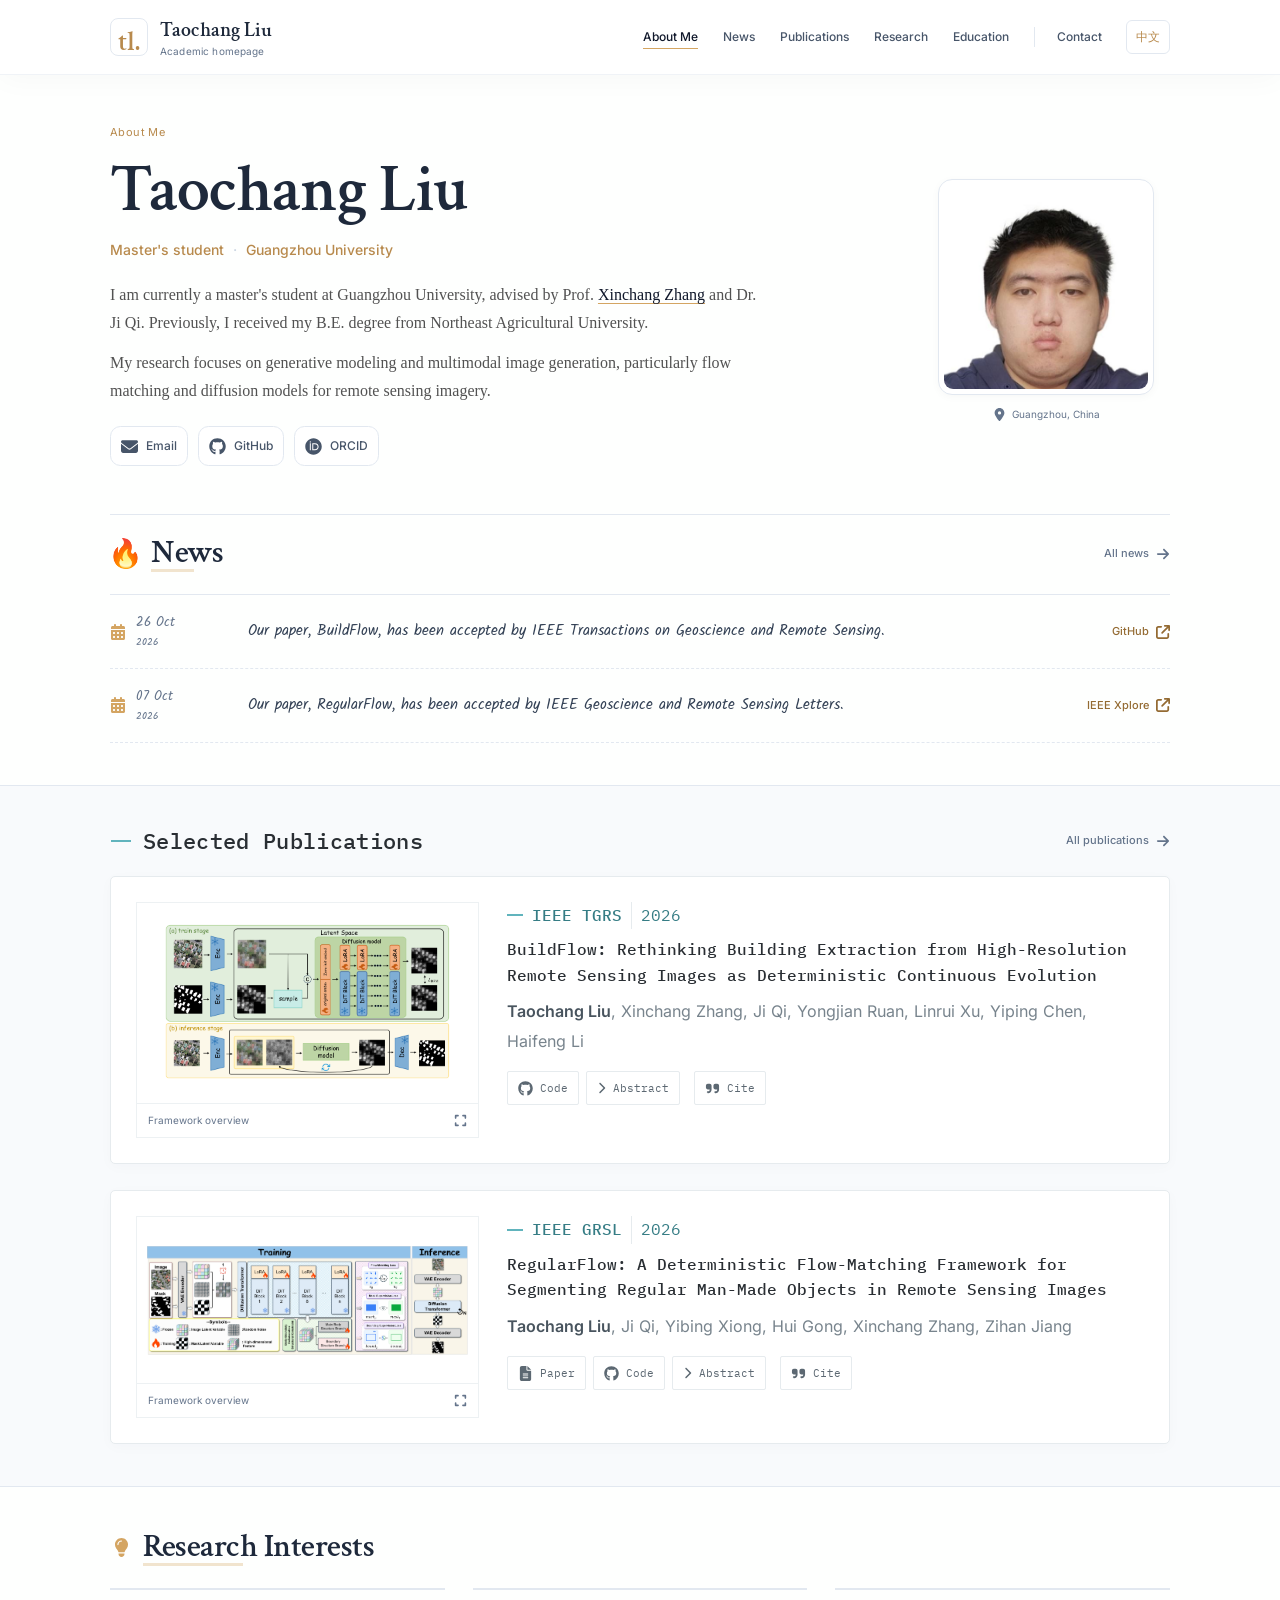
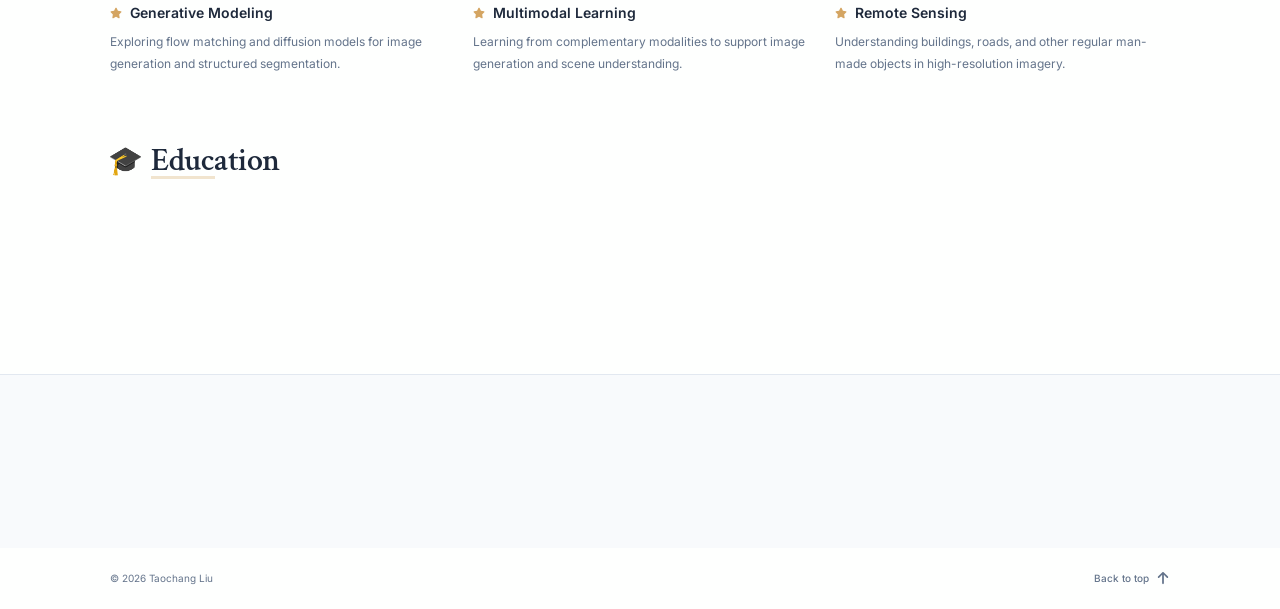
==== commit d87d7964: "Add BuildFlow TGRS acceptance" ====
--- a/index.html
+++ b/index.html
@@ -100,13 +100,15 @@
 
         <section id="news" class="section container">
             <div class="section-heading" data-reveal><h2 class="section-title"><span class="title-icon heading-emoji" aria-hidden="true">&#128293;</span>News</h2><a class="text-link" href="news.html">All news <svg aria-hidden="true"><use href="#icon-arrow"/></svg></a></div>
-            <div class="updates" data-reveal><article class="update-row"><div class="update-date-group"><svg aria-hidden="true"><use href="#icon-calendar"/></svg><time class="update-date mono" datetime="2026-10-07">07 Oct<span>2026</span></time></div><div class="update-content"><p>Our paper, RegularFlow, has been accepted by IEEE Geoscience and Remote Sensing Letters.</p></div><div class="update-links"><a class="text-link" href="https://ieeexplore.ieee.org/document/11733487" target="_blank" rel="noopener noreferrer">IEEE Xplore<svg aria-hidden="true"><use href="#icon-external"/></svg></a></div></article></div>
+            <div class="updates" data-reveal><article class="update-row"><div class="update-date-group"><svg aria-hidden="true"><use href="#icon-calendar"/></svg><time class="update-date mono" datetime="2026-10-26">26 Oct<span>2026</span></time></div><div class="update-content"><p>Our paper, BuildFlow, has been accepted by IEEE Transactions on Geoscience and Remote Sensing.</p></div><div class="update-links"><a class="text-link" href="https://github.com/qwerasdzxhjk/BuildFlow" target="_blank" rel="noopener noreferrer">GitHub<svg aria-hidden="true"><use href="#icon-external"/></svg></a></div></article>
+<article class="update-row"><div class="update-date-group"><svg aria-hidden="true"><use href="#icon-calendar"/></svg><time class="update-date mono" datetime="2026-10-07">07 Oct<span>2026</span></time></div><div class="update-content"><p>Our paper, RegularFlow, has been accepted by IEEE Geoscience and Remote Sensing Letters.</p></div><div class="update-links"><a class="text-link" href="https://ieeexplore.ieee.org/document/11733487" target="_blank" rel="noopener noreferrer">IEEE Xplore<svg aria-hidden="true"><use href="#icon-external"/></svg></a></div></article></div>
         </section>
 
         <section id="publications" class="section work-section">
             <div class="container">
                 <div class="section-heading" data-reveal><h2 class="section-title publication-title"><span class="title-icon publication-marker" aria-hidden="true"></span>Selected Publications</h2><a class="text-link" href="publications.html">All publications <svg aria-hidden="true"><use href="#icon-arrow"/></svg></a></div>
-                <div class="publication-list" data-reveal><article class="paper-card" aria-labelledby="title-regularflow2026"><div class="paper-layout"><figure class="paper-figure"><a class="figure-link" href="assets/publications/regularflow.png" target="_blank" rel="noopener noreferrer" aria-label="Open the full-resolution figure for RegularFlow: A Deterministic Flow-Matching Framework for Segmenting Regular Man-Made Objects in Remote Sensing Images"><img src="assets/publications/regularflow.png" alt="Overview of the RegularFlow deterministic flow-matching framework and its body-boundary collaborative structural constraint." width="13253" height="4475" loading="lazy" decoding="async"><span class="figure-zoom"><svg aria-hidden="true"><use href="#icon-expand"/></svg></span></a><figcaption>Framework overview <svg aria-hidden="true"><use href="#icon-expand"/></svg></figcaption></figure><div class="paper-content"><p class="paper-meta"><span>IEEE GRSL</span><span>2026</span></p><h3 class="paper-title" id="title-regularflow2026" lang="en"><a href="https://doi.org/10.1109/LGRS.2026.3741864" target="_blank" rel="noopener noreferrer">RegularFlow: A Deterministic Flow-Matching Framework for Segmenting Regular Man-Made Objects in Remote Sensing Images</a></h3><p class="paper-authors" lang="en"><strong>Taochang Liu</strong>, Ji Qi, Yibing Xiong, Hui Gong, Xinchang Zhang, Zihan Jiang</p><div class="paper-actions"><a class="paper-link" href="https://ieeexplore.ieee.org/document/11733487" target="_blank" rel="noopener noreferrer"><svg aria-hidden="true"><use href="#icon-paper"/></svg>Paper</a><a class="paper-link" href="https://github.com/qwerasdzxhjk/RegularFlow" target="_blank" rel="noopener noreferrer"><svg aria-hidden="true"><use href="#icon-github"/></svg>Code</a><details class="paper-abstract"><summary class="paper-link"><svg aria-hidden="true"><use href="#icon-chevron-right"/></svg>Abstract</summary><div class="abstract-body"><p>Roads, buildings, and other regular man-made objects in high-resolution remote sensing images provide essential cues for urban spatial analysis and updates of fundamental geospatial information. However, existing semantic segmentation methods still struggle to preserve boundary regularity and morphological completeness in complex scenes. To address this problem, this paper proposes RegularFlow, a deterministic flow-matching framework for segmenting regular man-made objects in remote sensing images. RegularFlow models the transformation from a remote sensing image to the target mask as a deterministic transport process in latent space and uses a Diffusion Transformer to learn the conditional velocity field. It further introduces a body-boundary collaborative structural constraint, in which body and boundary structure branches guide feature evolution from the complementary perspectives of region completeness and contour regularity, thereby improving the ability of the model to capture the geometric morphology of regular man-made objects. Experiments on the DeepGlobe road dataset and the HaLoBuilding dataset for building extraction demonstrate that RegularFlow achieves the best BF1 on DeepGlobe, HaLo_H, and HaLo_L and competitive or best performance on the remaining metrics. Compared with the second-best method on each task, RegularFlow achieves relative BF1 improvements of 2.50%, 2.32%, and 3.05% on DeepGlobe, HaLo_H, and HaLo_L, respectively, and relative BIoU improvements of 5.10% and 1.75% on DeepGlobe and HaLo_H. Qualitative results further demonstrate that RegularFlow effectively preserves topological continuity and boundary regularity and exhibits strong cross-category adaptability. This study offers a deterministic generative modeling perspective for structured semantic segmentation of regular man-made objects in high-resolution remote sensing images. Code is available at https://github.com/qwerasdzxhjk/RegularFlow.</p></div></details><button class="paper-link citation-button" type="button" data-cite="regularflow2026" aria-haspopup="dialog" aria-controls="citation-dialog" hidden><svg aria-hidden="true"><use href="#icon-quote"/></svg>Cite</button></div></div></div></article></div>
+                <div class="publication-list" data-reveal><article class="paper-card" aria-labelledby="title-buildflow2026"><div class="paper-layout"><figure class="paper-figure"><a class="figure-link" href="assets/publications/buildflow.png" target="_blank" rel="noopener noreferrer" aria-label="Open the full-resolution figure for BuildFlow: Rethinking Building Extraction from High-Resolution Remote Sensing Images as Deterministic Continuous Evolution"><img src="assets/publications/buildflow.png" alt="Overview of the BuildFlow deterministic conditional flow-matching framework for building extraction." width="1919" height="1080" loading="lazy" decoding="async"><span class="figure-zoom"><svg aria-hidden="true"><use href="#icon-expand"/></svg></span></a><figcaption>Framework overview <svg aria-hidden="true"><use href="#icon-expand"/></svg></figcaption></figure><div class="paper-content"><p class="paper-meta"><span>IEEE TGRS</span><span>2026</span></p><h3 class="paper-title" id="title-buildflow2026" lang="en"><a href="https://github.com/qwerasdzxhjk/BuildFlow" target="_blank" rel="noopener noreferrer">BuildFlow: Rethinking Building Extraction from High-Resolution Remote Sensing Images as Deterministic Continuous Evolution</a></h3><p class="paper-authors" lang="en"><strong>Taochang Liu</strong>, Xinchang Zhang, Ji Qi, Yongjian Ruan, Linrui Xu, Yiping Chen, Haifeng Li</p><div class="paper-actions"><a class="paper-link" href="https://github.com/qwerasdzxhjk/BuildFlow" target="_blank" rel="noopener noreferrer"><svg aria-hidden="true"><use href="#icon-github"/></svg>Code</a><details class="paper-abstract"><summary class="paper-link"><svg aria-hidden="true"><use href="#icon-chevron-right"/></svg>Abstract</summary><div class="abstract-body"><p>Extracting precise building contours from high-resolution remote sensing images (RSIs) is crucial for understanding urban complexity and economic development. Existing methods struggle to balance pixel-wise accuracy with geometric regularity, particularly under complex backgrounds and shadow occlusion. Revisiting this task via input-conditioned continuous transport, our empirical analysis reveals that the image-to-mask transformation is a staged process: texture suppression followed by boundary recovery, where spatial uncertainty progressively concentrates from global regions to local boundaries. Motivated by these observations, we propose BuildFlow, a deterministic conditional flow-matching framework for building extraction. BuildFlow learns an image-conditioned continuous velocity field in the latent space, progressively evolving the encoded input image toward the target mask via an ordinary differential equation (ODE). To adapt to the observed evolution stages and shifting uncertainty, BuildFlow incorporates three tailored designs. Anchor-based alignment establishes initial global structures during the early texture suppression phase. Source feature injection prevents late-stage semantic drift to resolve local boundary uncertainty and aid precise boundary recovery. Additionally, perturbation-resistant learning improves tolerance to trajectory deviations during deterministic integration. Experiments on WHU, WHU-Mix, and VHIR demonstrate that BuildFlow consistently improves pixel-domain boundary fidelity and polygon-level geometric quality while maintaining competitive region-level segmentation accuracy. On the public WHU benchmark, BuildFlow achieves relative improvements of 3.41% in B-IoU and 9.70% in Vertex F1 over the best competing result for each metric. These results show that modeling building extraction as a deterministic continuous evolution process under input conditioning is an effective way to improve contour quality in complex scenes. Code is available at https://github.com/qwerasdzxhjk/BuildFlow.</p></div></details><button class="paper-link citation-button" type="button" data-cite="buildflow2026" aria-haspopup="dialog" aria-controls="citation-dialog" hidden><svg aria-hidden="true"><use href="#icon-quote"/></svg>Cite</button></div></div></div></article>
+<article class="paper-card" aria-labelledby="title-regularflow2026"><div class="paper-layout"><figure class="paper-figure"><a class="figure-link" href="assets/publications/regularflow.png" target="_blank" rel="noopener noreferrer" aria-label="Open the full-resolution figure for RegularFlow: A Deterministic Flow-Matching Framework for Segmenting Regular Man-Made Objects in Remote Sensing Images"><img src="assets/publications/regularflow.png" alt="Overview of the RegularFlow deterministic flow-matching framework and its body-boundary collaborative structural constraint." width="13253" height="4475" loading="lazy" decoding="async"><span class="figure-zoom"><svg aria-hidden="true"><use href="#icon-expand"/></svg></span></a><figcaption>Framework overview <svg aria-hidden="true"><use href="#icon-expand"/></svg></figcaption></figure><div class="paper-content"><p class="paper-meta"><span>IEEE GRSL</span><span>2026</span></p><h3 class="paper-title" id="title-regularflow2026" lang="en"><a href="https://doi.org/10.1109/LGRS.2026.3741864" target="_blank" rel="noopener noreferrer">RegularFlow: A Deterministic Flow-Matching Framework for Segmenting Regular Man-Made Objects in Remote Sensing Images</a></h3><p class="paper-authors" lang="en"><strong>Taochang Liu</strong>, Ji Qi, Yibing Xiong, Hui Gong, Xinchang Zhang, Zihan Jiang</p><div class="paper-actions"><a class="paper-link" href="https://ieeexplore.ieee.org/document/11733487" target="_blank" rel="noopener noreferrer"><svg aria-hidden="true"><use href="#icon-paper"/></svg>Paper</a><a class="paper-link" href="https://github.com/qwerasdzxhjk/RegularFlow" target="_blank" rel="noopener noreferrer"><svg aria-hidden="true"><use href="#icon-github"/></svg>Code</a><details class="paper-abstract"><summary class="paper-link"><svg aria-hidden="true"><use href="#icon-chevron-right"/></svg>Abstract</summary><div class="abstract-body"><p>Roads, buildings, and other regular man-made objects in high-resolution remote sensing images provide essential cues for urban spatial analysis and updates of fundamental geospatial information. However, existing semantic segmentation methods still struggle to preserve boundary regularity and morphological completeness in complex scenes. To address this problem, this paper proposes RegularFlow, a deterministic flow-matching framework for segmenting regular man-made objects in remote sensing images. RegularFlow models the transformation from a remote sensing image to the target mask as a deterministic transport process in latent space and uses a Diffusion Transformer to learn the conditional velocity field. It further introduces a body-boundary collaborative structural constraint, in which body and boundary structure branches guide feature evolution from the complementary perspectives of region completeness and contour regularity, thereby improving the ability of the model to capture the geometric morphology of regular man-made objects. Experiments on the DeepGlobe road dataset and the HaLoBuilding dataset for building extraction demonstrate that RegularFlow achieves the best BF1 on DeepGlobe, HaLo_H, and HaLo_L and competitive or best performance on the remaining metrics. Compared with the second-best method on each task, RegularFlow achieves relative BF1 improvements of 2.50%, 2.32%, and 3.05% on DeepGlobe, HaLo_H, and HaLo_L, respectively, and relative BIoU improvements of 5.10% and 1.75% on DeepGlobe and HaLo_H. Qualitative results further demonstrate that RegularFlow effectively preserves topological continuity and boundary regularity and exhibits strong cross-category adaptability. This study offers a deterministic generative modeling perspective for structured semantic segmentation of regular man-made objects in high-resolution remote sensing images. Code is available at https://github.com/qwerasdzxhjk/RegularFlow.</p></div></details><button class="paper-link citation-button" type="button" data-cite="regularflow2026" aria-haspopup="dialog" aria-controls="citation-dialog" hidden><svg aria-hidden="true"><use href="#icon-quote"/></svg>Cite</button></div></div></div></article></div>
             </div>
         </section>
 
@@ -139,9 +141,9 @@
     </main>
 
     <footer class="site-footer container"><span>&copy; 2026 Taochang Liu</span><a class="text-link" href="#about">Back to top <svg aria-hidden="true"><use href="#icon-north"/></svg></a></footer>
-    <dialog id="citation-dialog" class="citation-dialog" aria-labelledby="citation-title"><div class="dialog-header"><h2 id="citation-title">Citation</h2><form method="dialog"><button class="icon-button" aria-label="Close citation dialog"><svg aria-hidden="true"><use href="#icon-close"/></svg></button></form></div><p class="citation-note">BibTeX · Publication metadata</p><pre id="citation-text" lang="en"></pre><div class="dialog-actions"><button id="copy-citation" class="button button-primary" type="button"><svg aria-hidden="true"><use href="#icon-copy"/></svg>Copy BibTeX</button><a id="citation-doi" class="text-link" href="https://doi.org/10.1109/LGRS.2026.3741864" target="_blank" rel="noopener noreferrer">View DOI <svg aria-hidden="true"><use href="#icon-external"/></svg></a></div></dialog>
+    <dialog id="citation-dialog" class="citation-dialog" aria-labelledby="citation-title"><div class="dialog-header"><h2 id="citation-title">Citation</h2><form method="dialog"><button class="icon-button" aria-label="Close citation dialog"><svg aria-hidden="true"><use href="#icon-close"/></svg></button></form></div><p class="citation-note">BibTeX · Publication metadata</p><pre id="citation-text" lang="en"></pre><div class="dialog-actions"><button id="copy-citation" class="button button-primary" type="button"><svg aria-hidden="true"><use href="#icon-copy"/></svg>Copy BibTeX</button><a id="citation-doi" class="text-link" href="https://doi.org/10.1109/LGRS.2026.3741864" target="_blank" rel="noopener noreferrer" hidden>View DOI <svg aria-hidden="true"><use href="#icon-external"/></svg></a></div></dialog>
     <div id="toast" class="toast" role="status" aria-live="polite" hidden></div>
-    <script id="citation-data" type="application/json">{"regularflow2026":{"bibtex":"@article{regularflow2026,\n  title = {{RegularFlow: A Deterministic Flow-Matching Framework for Segmenting Regular Man-Made Objects in Remote Sensing Images}},\n  author = {Taochang Liu and Ji Qi and Yibing Xiong and Hui Gong and Xinchang Zhang and Zihan Jiang},\n  journal = {IEEE Geoscience and Remote Sensing Letters},\n  year = {2026},\n  doi = {10.1109/LGRS.2026.3741864}\n}","doi":"https://doi.org/10.1109/LGRS.2026.3741864"}}</script>
+    <script id="citation-data" type="application/json">{"buildflow2026":{"bibtex":"@article{buildflow2026,\n  title = {{BuildFlow: Rethinking Building Extraction from High-Resolution Remote Sensing Images as Deterministic Continuous Evolution}},\n  author = {Taochang Liu and Xinchang Zhang and Ji Qi and Yongjian Ruan and Linrui Xu and Yiping Chen and Haifeng Li},\n  journal = {IEEE Transactions on Geoscience and Remote Sensing},\n  year = {2026},\n  url = {https://github.com/qwerasdzxhjk/BuildFlow},\n  note = {Accepted},\n}","doi":""},"regularflow2026":{"bibtex":"@article{regularflow2026,\n  title = {{RegularFlow: A Deterministic Flow-Matching Framework for Segmenting Regular Man-Made Objects in Remote Sensing Images}},\n  author = {Taochang Liu and Ji Qi and Yibing Xiong and Hui Gong and Xinchang Zhang and Zihan Jiang},\n  journal = {IEEE Geoscience and Remote Sensing Letters},\n  year = {2026},\n  doi = {10.1109/LGRS.2026.3741864},\n}","doi":"https://doi.org/10.1109/LGRS.2026.3741864"}}</script>
     <script id="ui-data" type="application/json">{"openNavigation":"Open navigation","closeNavigation":"Close navigation","emailCopied":"Email copied to clipboard.","emailCopyUnavailable":"Copy unavailable. Select the email address to copy it.","bibtexCopied":"BibTeX copied to clipboard.","bibtexCopyUnavailable":"Copy unavailable. Select the BibTeX text to copy it."}</script>
 </body>
 </html>
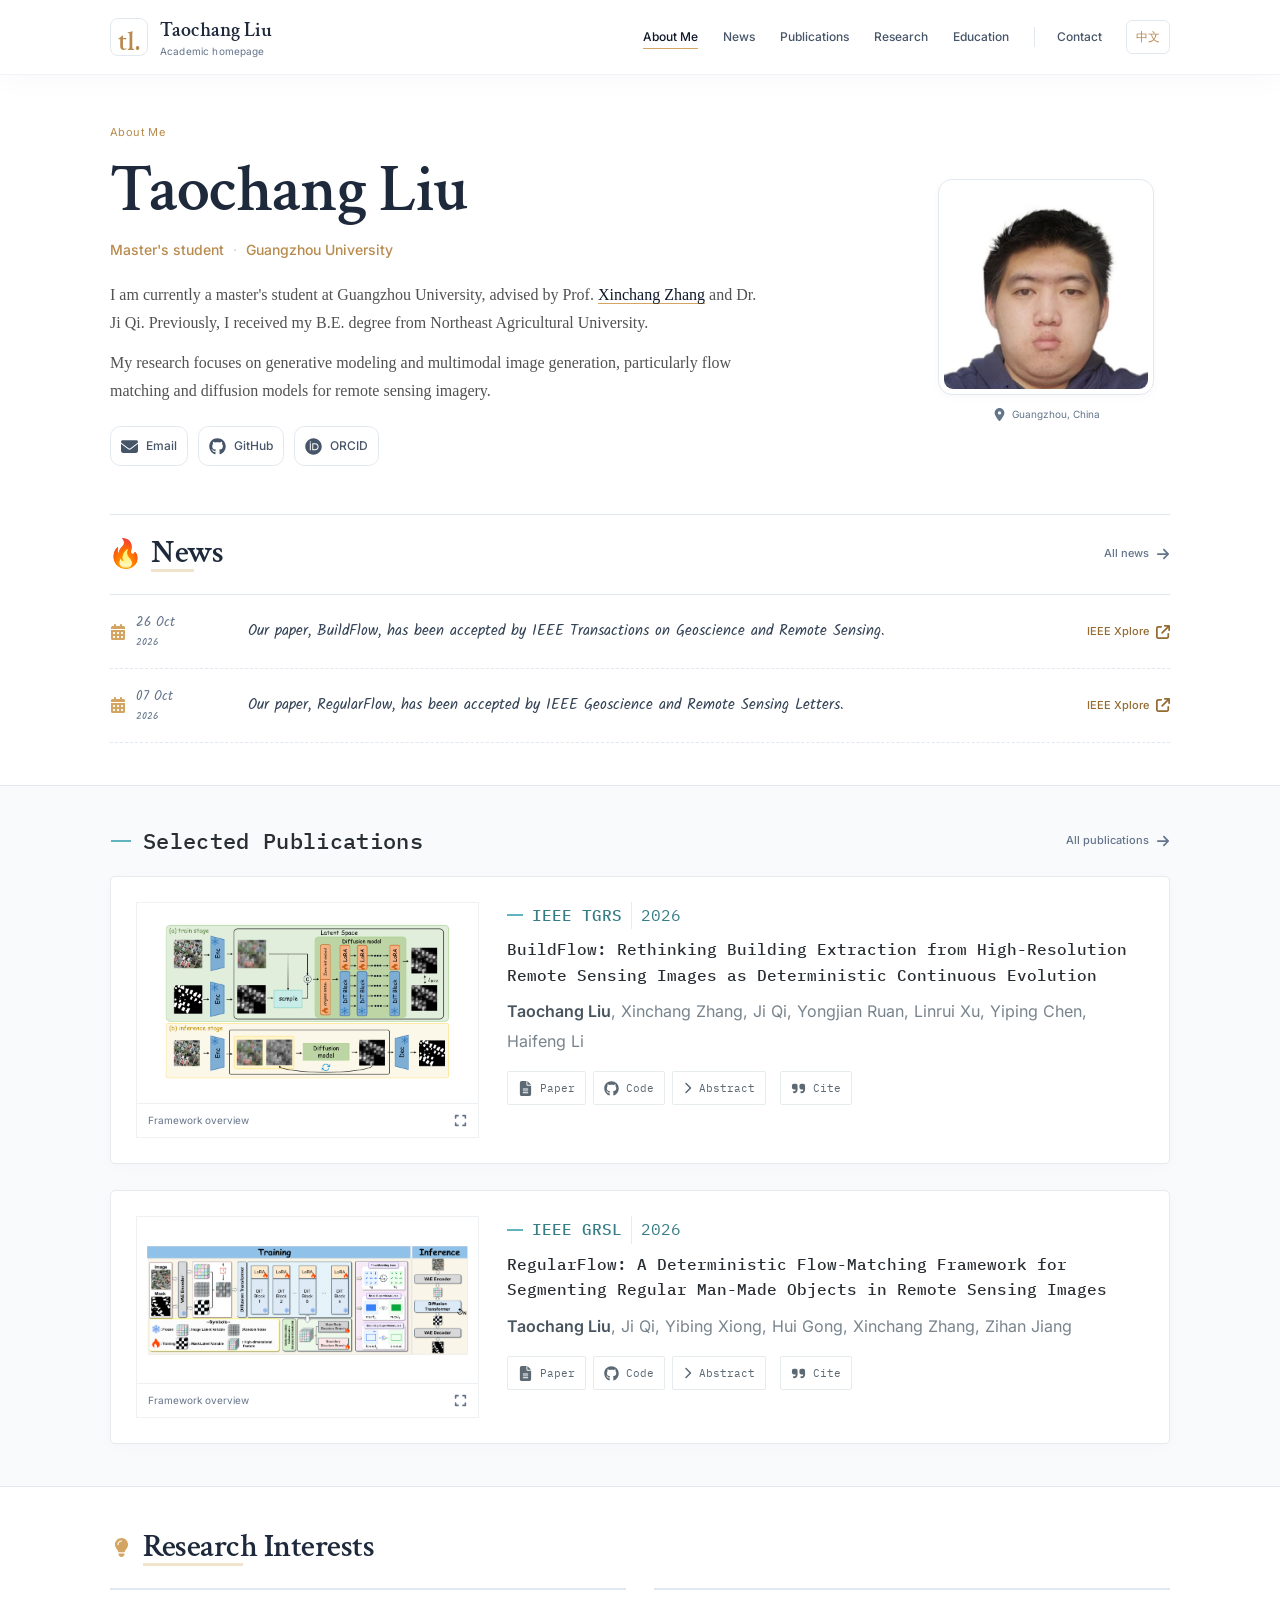
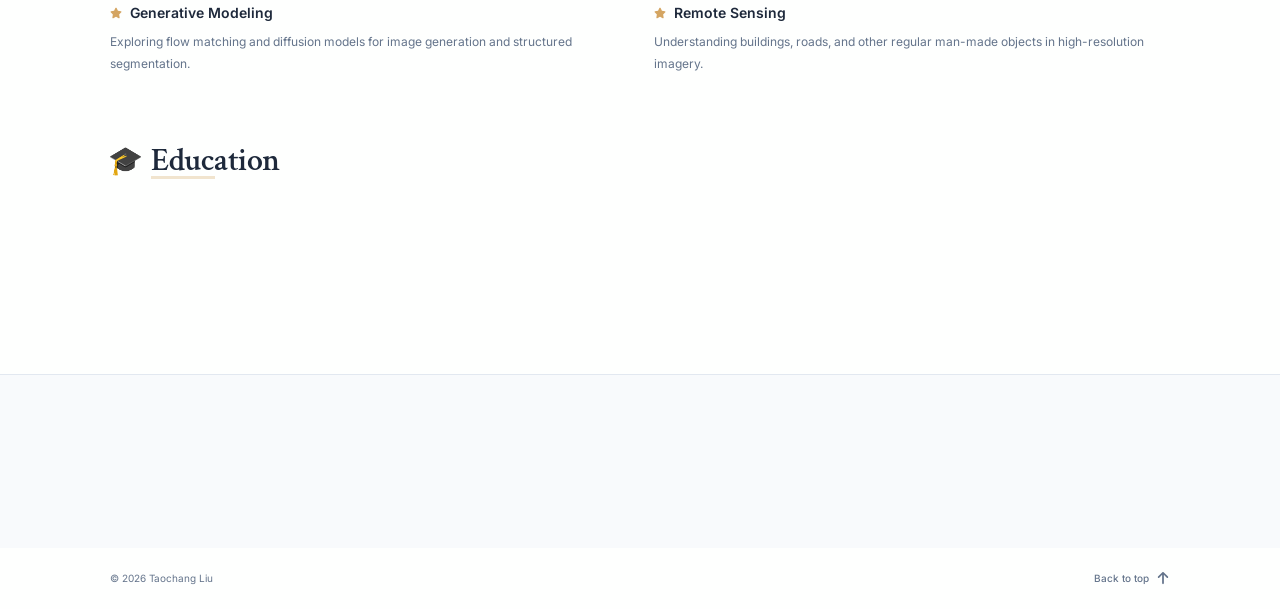
==== commit 206ccffe: "Update BuildFlow paper links and citations and simplify research interests" ====
--- a/index.html
+++ b/index.html
@@ -100,14 +100,14 @@
 
         <section id="news" class="section container">
             <div class="section-heading" data-reveal><h2 class="section-title"><span class="title-icon heading-emoji" aria-hidden="true">&#128293;</span>News</h2><a class="text-link" href="news.html">All news <svg aria-hidden="true"><use href="#icon-arrow"/></svg></a></div>
-            <div class="updates" data-reveal><article class="update-row"><div class="update-date-group"><svg aria-hidden="true"><use href="#icon-calendar"/></svg><time class="update-date mono" datetime="2026-10-26">26 Oct<span>2026</span></time></div><div class="update-content"><p>Our paper, BuildFlow, has been accepted by IEEE Transactions on Geoscience and Remote Sensing.</p></div><div class="update-links"><a class="text-link" href="https://github.com/qwerasdzxhjk/BuildFlow" target="_blank" rel="noopener noreferrer">GitHub<svg aria-hidden="true"><use href="#icon-external"/></svg></a></div></article>
+            <div class="updates" data-reveal><article class="update-row"><div class="update-date-group"><svg aria-hidden="true"><use href="#icon-calendar"/></svg><time class="update-date mono" datetime="2026-10-26">26 Oct<span>2026</span></time></div><div class="update-content"><p>Our paper, BuildFlow, has been accepted by IEEE Transactions on Geoscience and Remote Sensing.</p></div><div class="update-links"><a class="text-link" href="https://ieeexplore.ieee.org/document/11758603" target="_blank" rel="noopener noreferrer">IEEE Xplore<svg aria-hidden="true"><use href="#icon-external"/></svg></a></div></article>
 <article class="update-row"><div class="update-date-group"><svg aria-hidden="true"><use href="#icon-calendar"/></svg><time class="update-date mono" datetime="2026-10-07">07 Oct<span>2026</span></time></div><div class="update-content"><p>Our paper, RegularFlow, has been accepted by IEEE Geoscience and Remote Sensing Letters.</p></div><div class="update-links"><a class="text-link" href="https://ieeexplore.ieee.org/document/11733487" target="_blank" rel="noopener noreferrer">IEEE Xplore<svg aria-hidden="true"><use href="#icon-external"/></svg></a></div></article></div>
         </section>
 
         <section id="publications" class="section work-section">
             <div class="container">
                 <div class="section-heading" data-reveal><h2 class="section-title publication-title"><span class="title-icon publication-marker" aria-hidden="true"></span>Selected Publications</h2><a class="text-link" href="publications.html">All publications <svg aria-hidden="true"><use href="#icon-arrow"/></svg></a></div>
-                <div class="publication-list" data-reveal><article class="paper-card" aria-labelledby="title-buildflow2026"><div class="paper-layout"><figure class="paper-figure"><a class="figure-link" href="assets/publications/buildflow.png" target="_blank" rel="noopener noreferrer" aria-label="Open the full-resolution figure for BuildFlow: Rethinking Building Extraction from High-Resolution Remote Sensing Images as Deterministic Continuous Evolution"><img src="assets/publications/buildflow.png" alt="Overview of the BuildFlow deterministic conditional flow-matching framework for building extraction." width="1919" height="1080" loading="lazy" decoding="async"><span class="figure-zoom"><svg aria-hidden="true"><use href="#icon-expand"/></svg></span></a><figcaption>Framework overview <svg aria-hidden="true"><use href="#icon-expand"/></svg></figcaption></figure><div class="paper-content"><p class="paper-meta"><span>IEEE TGRS</span><span>2026</span></p><h3 class="paper-title" id="title-buildflow2026" lang="en"><a href="https://github.com/qwerasdzxhjk/BuildFlow" target="_blank" rel="noopener noreferrer">BuildFlow: Rethinking Building Extraction from High-Resolution Remote Sensing Images as Deterministic Continuous Evolution</a></h3><p class="paper-authors" lang="en"><strong>Taochang Liu</strong>, Xinchang Zhang, Ji Qi, Yongjian Ruan, Linrui Xu, Yiping Chen, Haifeng Li</p><div class="paper-actions"><a class="paper-link" href="https://github.com/qwerasdzxhjk/BuildFlow" target="_blank" rel="noopener noreferrer"><svg aria-hidden="true"><use href="#icon-github"/></svg>Code</a><details class="paper-abstract"><summary class="paper-link"><svg aria-hidden="true"><use href="#icon-chevron-right"/></svg>Abstract</summary><div class="abstract-body"><p>Extracting precise building contours from high-resolution remote sensing images (RSIs) is crucial for understanding urban complexity and economic development. Existing methods struggle to balance pixel-wise accuracy with geometric regularity, particularly under complex backgrounds and shadow occlusion. Revisiting this task via input-conditioned continuous transport, our empirical analysis reveals that the image-to-mask transformation is a staged process: texture suppression followed by boundary recovery, where spatial uncertainty progressively concentrates from global regions to local boundaries. Motivated by these observations, we propose BuildFlow, a deterministic conditional flow-matching framework for building extraction. BuildFlow learns an image-conditioned continuous velocity field in the latent space, progressively evolving the encoded input image toward the target mask via an ordinary differential equation (ODE). To adapt to the observed evolution stages and shifting uncertainty, BuildFlow incorporates three tailored designs. Anchor-based alignment establishes initial global structures during the early texture suppression phase. Source feature injection prevents late-stage semantic drift to resolve local boundary uncertainty and aid precise boundary recovery. Additionally, perturbation-resistant learning improves tolerance to trajectory deviations during deterministic integration. Experiments on WHU, WHU-Mix, and VHIR demonstrate that BuildFlow consistently improves pixel-domain boundary fidelity and polygon-level geometric quality while maintaining competitive region-level segmentation accuracy. On the public WHU benchmark, BuildFlow achieves relative improvements of 3.41% in B-IoU and 9.70% in Vertex F1 over the best competing result for each metric. These results show that modeling building extraction as a deterministic continuous evolution process under input conditioning is an effective way to improve contour quality in complex scenes. Code is available at https://github.com/qwerasdzxhjk/BuildFlow.</p></div></details><button class="paper-link citation-button" type="button" data-cite="buildflow2026" aria-haspopup="dialog" aria-controls="citation-dialog" hidden><svg aria-hidden="true"><use href="#icon-quote"/></svg>Cite</button></div></div></div></article>
+                <div class="publication-list" data-reveal><article class="paper-card" aria-labelledby="title-buildflow2026"><div class="paper-layout"><figure class="paper-figure"><a class="figure-link" href="assets/publications/buildflow.png" target="_blank" rel="noopener noreferrer" aria-label="Open the full-resolution figure for BuildFlow: Rethinking Building Extraction from High-Resolution Remote Sensing Images as Deterministic Continuous Evolution"><img src="assets/publications/buildflow.png" alt="Overview of the BuildFlow deterministic conditional flow-matching framework for building extraction." width="1919" height="1080" loading="lazy" decoding="async"><span class="figure-zoom"><svg aria-hidden="true"><use href="#icon-expand"/></svg></span></a><figcaption>Framework overview <svg aria-hidden="true"><use href="#icon-expand"/></svg></figcaption></figure><div class="paper-content"><p class="paper-meta"><span>IEEE TGRS</span><span>2026</span></p><h3 class="paper-title" id="title-buildflow2026" lang="en"><a href="https://ieeexplore.ieee.org/document/11758603" target="_blank" rel="noopener noreferrer">BuildFlow: Rethinking Building Extraction from High-Resolution Remote Sensing Images as Deterministic Continuous Evolution</a></h3><p class="paper-authors" lang="en"><strong>Taochang Liu</strong>, Xinchang Zhang, Ji Qi, Yongjian Ruan, Linrui Xu, Yiping Chen, Haifeng Li</p><div class="paper-actions"><a class="paper-link" href="https://ieeexplore.ieee.org/document/11758603" target="_blank" rel="noopener noreferrer"><svg aria-hidden="true"><use href="#icon-paper"/></svg>Paper</a><a class="paper-link" href="https://github.com/qwerasdzxhjk/BuildFlow" target="_blank" rel="noopener noreferrer"><svg aria-hidden="true"><use href="#icon-github"/></svg>Code</a><details class="paper-abstract"><summary class="paper-link"><svg aria-hidden="true"><use href="#icon-chevron-right"/></svg>Abstract</summary><div class="abstract-body"><p>Extracting precise building contours from high-resolution remote sensing images (RSIs) is crucial for understanding urban complexity and economic development. Existing methods struggle to balance pixel-wise accuracy with geometric regularity, particularly under complex backgrounds and shadow occlusion. Revisiting this task via input-conditioned continuous transport, our empirical analysis reveals that the image-to-mask transformation is a staged process: texture suppression followed by boundary recovery, where spatial uncertainty progressively concentrates from global regions to local boundaries. Motivated by these observations, we propose BuildFlow, a deterministic conditional flow-matching framework for building extraction. BuildFlow learns an image-conditioned continuous velocity field in the latent space, progressively evolving the encoded input image toward the target mask via an ordinary differential equation (ODE). To adapt to the observed evolution stages and shifting uncertainty, BuildFlow incorporates three tailored designs. Anchor-based alignment establishes initial global structures during the early texture suppression phase. Source feature injection prevents late-stage semantic drift to resolve local boundary uncertainty and aid precise boundary recovery. Additionally, perturbation-resistant learning improves tolerance to trajectory deviations during deterministic integration. Experiments on WHU, WHU-Mix, and VHIR demonstrate that BuildFlow consistently improves pixel-domain boundary fidelity and polygon-level geometric quality while maintaining competitive region-level segmentation accuracy. On the public WHU benchmark, BuildFlow achieves relative improvements of 3.41% in B-IoU and 9.70% in Vertex F1 over the best competing result for each metric. These results show that modeling building extraction as a deterministic continuous evolution process under input conditioning is an effective way to improve contour quality in complex scenes. Code is available at https://github.com/qwerasdzxhjk/BuildFlow.</p></div></details><button class="paper-link citation-button" type="button" data-cite="buildflow2026" aria-haspopup="dialog" aria-controls="citation-dialog" hidden><svg aria-hidden="true"><use href="#icon-quote"/></svg>Cite</button></div></div></div></article>
 <article class="paper-card" aria-labelledby="title-regularflow2026"><div class="paper-layout"><figure class="paper-figure"><a class="figure-link" href="assets/publications/regularflow.png" target="_blank" rel="noopener noreferrer" aria-label="Open the full-resolution figure for RegularFlow: A Deterministic Flow-Matching Framework for Segmenting Regular Man-Made Objects in Remote Sensing Images"><img src="assets/publications/regularflow.png" alt="Overview of the RegularFlow deterministic flow-matching framework and its body-boundary collaborative structural constraint." width="13253" height="4475" loading="lazy" decoding="async"><span class="figure-zoom"><svg aria-hidden="true"><use href="#icon-expand"/></svg></span></a><figcaption>Framework overview <svg aria-hidden="true"><use href="#icon-expand"/></svg></figcaption></figure><div class="paper-content"><p class="paper-meta"><span>IEEE GRSL</span><span>2026</span></p><h3 class="paper-title" id="title-regularflow2026" lang="en"><a href="https://doi.org/10.1109/LGRS.2026.3741864" target="_blank" rel="noopener noreferrer">RegularFlow: A Deterministic Flow-Matching Framework for Segmenting Regular Man-Made Objects in Remote Sensing Images</a></h3><p class="paper-authors" lang="en"><strong>Taochang Liu</strong>, Ji Qi, Yibing Xiong, Hui Gong, Xinchang Zhang, Zihan Jiang</p><div class="paper-actions"><a class="paper-link" href="https://ieeexplore.ieee.org/document/11733487" target="_blank" rel="noopener noreferrer"><svg aria-hidden="true"><use href="#icon-paper"/></svg>Paper</a><a class="paper-link" href="https://github.com/qwerasdzxhjk/RegularFlow" target="_blank" rel="noopener noreferrer"><svg aria-hidden="true"><use href="#icon-github"/></svg>Code</a><details class="paper-abstract"><summary class="paper-link"><svg aria-hidden="true"><use href="#icon-chevron-right"/></svg>Abstract</summary><div class="abstract-body"><p>Roads, buildings, and other regular man-made objects in high-resolution remote sensing images provide essential cues for urban spatial analysis and updates of fundamental geospatial information. However, existing semantic segmentation methods still struggle to preserve boundary regularity and morphological completeness in complex scenes. To address this problem, this paper proposes RegularFlow, a deterministic flow-matching framework for segmenting regular man-made objects in remote sensing images. RegularFlow models the transformation from a remote sensing image to the target mask as a deterministic transport process in latent space and uses a Diffusion Transformer to learn the conditional velocity field. It further introduces a body-boundary collaborative structural constraint, in which body and boundary structure branches guide feature evolution from the complementary perspectives of region completeness and contour regularity, thereby improving the ability of the model to capture the geometric morphology of regular man-made objects. Experiments on the DeepGlobe road dataset and the HaLoBuilding dataset for building extraction demonstrate that RegularFlow achieves the best BF1 on DeepGlobe, HaLo_H, and HaLo_L and competitive or best performance on the remaining metrics. Compared with the second-best method on each task, RegularFlow achieves relative BF1 improvements of 2.50%, 2.32%, and 3.05% on DeepGlobe, HaLo_H, and HaLo_L, respectively, and relative BIoU improvements of 5.10% and 1.75% on DeepGlobe and HaLo_H. Qualitative results further demonstrate that RegularFlow effectively preserves topological continuity and boundary regularity and exhibits strong cross-category adaptability. This study offers a deterministic generative modeling perspective for structured semantic segmentation of regular man-made objects in high-resolution remote sensing images. Code is available at https://github.com/qwerasdzxhjk/RegularFlow.</p></div></details><button class="paper-link citation-button" type="button" data-cite="regularflow2026" aria-haspopup="dialog" aria-controls="citation-dialog" hidden><svg aria-hidden="true"><use href="#icon-quote"/></svg>Cite</button></div></div></div></article></div>
             </div>
         </section>
@@ -117,7 +117,6 @@
                 <h2 class="section-title"><span class="title-icon" aria-hidden="true"><svg><use href="#icon-lightbulb"/></svg></span>Research Interests</h2>
             </div>
             <div class="research-grid" data-reveal><article class="research-item"><h3><svg aria-hidden="true"><use href="#icon-star"/></svg>Generative Modeling</h3><p>Exploring flow matching and diffusion models for image generation and structured segmentation.</p></article>
-<article class="research-item"><h3><svg aria-hidden="true"><use href="#icon-star"/></svg>Multimodal Learning</h3><p>Learning from complementary modalities to support image generation and scene understanding.</p></article>
 <article class="research-item"><h3><svg aria-hidden="true"><use href="#icon-star"/></svg>Remote Sensing</h3><p>Understanding buildings, roads, and other regular man-made objects in high-resolution imagery.</p></article></div>
         </section>
 
@@ -143,7 +142,7 @@
     <footer class="site-footer container"><span>&copy; 2026 Taochang Liu</span><a class="text-link" href="#about">Back to top <svg aria-hidden="true"><use href="#icon-north"/></svg></a></footer>
     <dialog id="citation-dialog" class="citation-dialog" aria-labelledby="citation-title"><div class="dialog-header"><h2 id="citation-title">Citation</h2><form method="dialog"><button class="icon-button" aria-label="Close citation dialog"><svg aria-hidden="true"><use href="#icon-close"/></svg></button></form></div><p class="citation-note">BibTeX · Publication metadata</p><pre id="citation-text" lang="en"></pre><div class="dialog-actions"><button id="copy-citation" class="button button-primary" type="button"><svg aria-hidden="true"><use href="#icon-copy"/></svg>Copy BibTeX</button><a id="citation-doi" class="text-link" href="https://doi.org/10.1109/LGRS.2026.3741864" target="_blank" rel="noopener noreferrer" hidden>View DOI <svg aria-hidden="true"><use href="#icon-external"/></svg></a></div></dialog>
     <div id="toast" class="toast" role="status" aria-live="polite" hidden></div>
-    <script id="citation-data" type="application/json">{"buildflow2026":{"bibtex":"@article{buildflow2026,\n  title = {{BuildFlow: Rethinking Building Extraction from High-Resolution Remote Sensing Images as Deterministic Continuous Evolution}},\n  author = {Taochang Liu and Xinchang Zhang and Ji Qi and Yongjian Ruan and Linrui Xu and Yiping Chen and Haifeng Li},\n  journal = {IEEE Transactions on Geoscience and Remote Sensing},\n  year = {2026},\n  url = {https://github.com/qwerasdzxhjk/BuildFlow},\n  note = {Accepted},\n}","doi":""},"regularflow2026":{"bibtex":"@article{regularflow2026,\n  title = {{RegularFlow: A Deterministic Flow-Matching Framework for Segmenting Regular Man-Made Objects in Remote Sensing Images}},\n  author = {Taochang Liu and Ji Qi and Yibing Xiong and Hui Gong and Xinchang Zhang and Zihan Jiang},\n  journal = {IEEE Geoscience and Remote Sensing Letters},\n  year = {2026},\n  doi = {10.1109/LGRS.2026.3741864},\n}","doi":"https://doi.org/10.1109/LGRS.2026.3741864"}}</script>
+    <script id="citation-data" type="application/json">{"buildflow2026":{"bibtex":"@article{buildflow2026,\n  title = {{BuildFlow: Rethinking Building Extraction from High-Resolution Remote Sensing Images as Deterministic Continuous Evolution}},\n  author = {Taochang Liu and Xinchang Zhang and Ji Qi and Yongjian Ruan and Linrui Xu and Yiping Chen and Haifeng Li},\n  journal = {IEEE Transactions on Geoscience and Remote Sensing},\n  year = {2026},\n  doi = {10.1109/TGRS.2026.3748296},\n  url = {https://ieeexplore.ieee.org/document/11758603},\n}","doi":"https://doi.org/10.1109/TGRS.2026.3748296"},"regularflow2026":{"bibtex":"@article{regularflow2026,\n  title = {{RegularFlow: A Deterministic Flow-Matching Framework for Segmenting Regular Man-Made Objects in Remote Sensing Images}},\n  author = {Taochang Liu and Ji Qi and Yibing Xiong and Hui Gong and Xinchang Zhang and Zihan Jiang},\n  journal = {IEEE Geoscience and Remote Sensing Letters},\n  year = {2026},\n  doi = {10.1109/LGRS.2026.3741864},\n}","doi":"https://doi.org/10.1109/LGRS.2026.3741864"}}</script>
     <script id="ui-data" type="application/json">{"openNavigation":"Open navigation","closeNavigation":"Close navigation","emailCopied":"Email copied to clipboard.","emailCopyUnavailable":"Copy unavailable. Select the email address to copy it.","bibtexCopied":"BibTeX copied to clipboard.","bibtexCopyUnavailable":"Copy unavailable. Select the BibTeX text to copy it."}</script>
 </body>
 </html>
--- a/styles.css
+++ b/styles.css
@@ -104,7 +104,7 @@
 .section-heading { display: flex; justify-content: space-between; align-items: center; gap: 24px; margin-bottom: 22px; }
 .section-heading > .text-link { flex-shrink: 0; color: var(--muted); font-size: 11px; }
 #research { padding-bottom: 25px; }
-.research-grid { display: grid; grid-template-columns: repeat(3, minmax(0, 1fr)); gap: 28px; }
+.research-grid { display: grid; grid-template-columns: repeat(2, minmax(0, 1fr)); gap: 28px; }
 .research-item { padding-top: 12px; border-top: 2px solid #e2e8f0; }
 .research-item h3 { display: flex; align-items: center; gap: 8px; color: var(--primary); font-size: 14px; font-weight: 600; line-height: 1.5; }
 .research-item h3 svg { width: 12px; height: 12px; color: var(--accent); }
